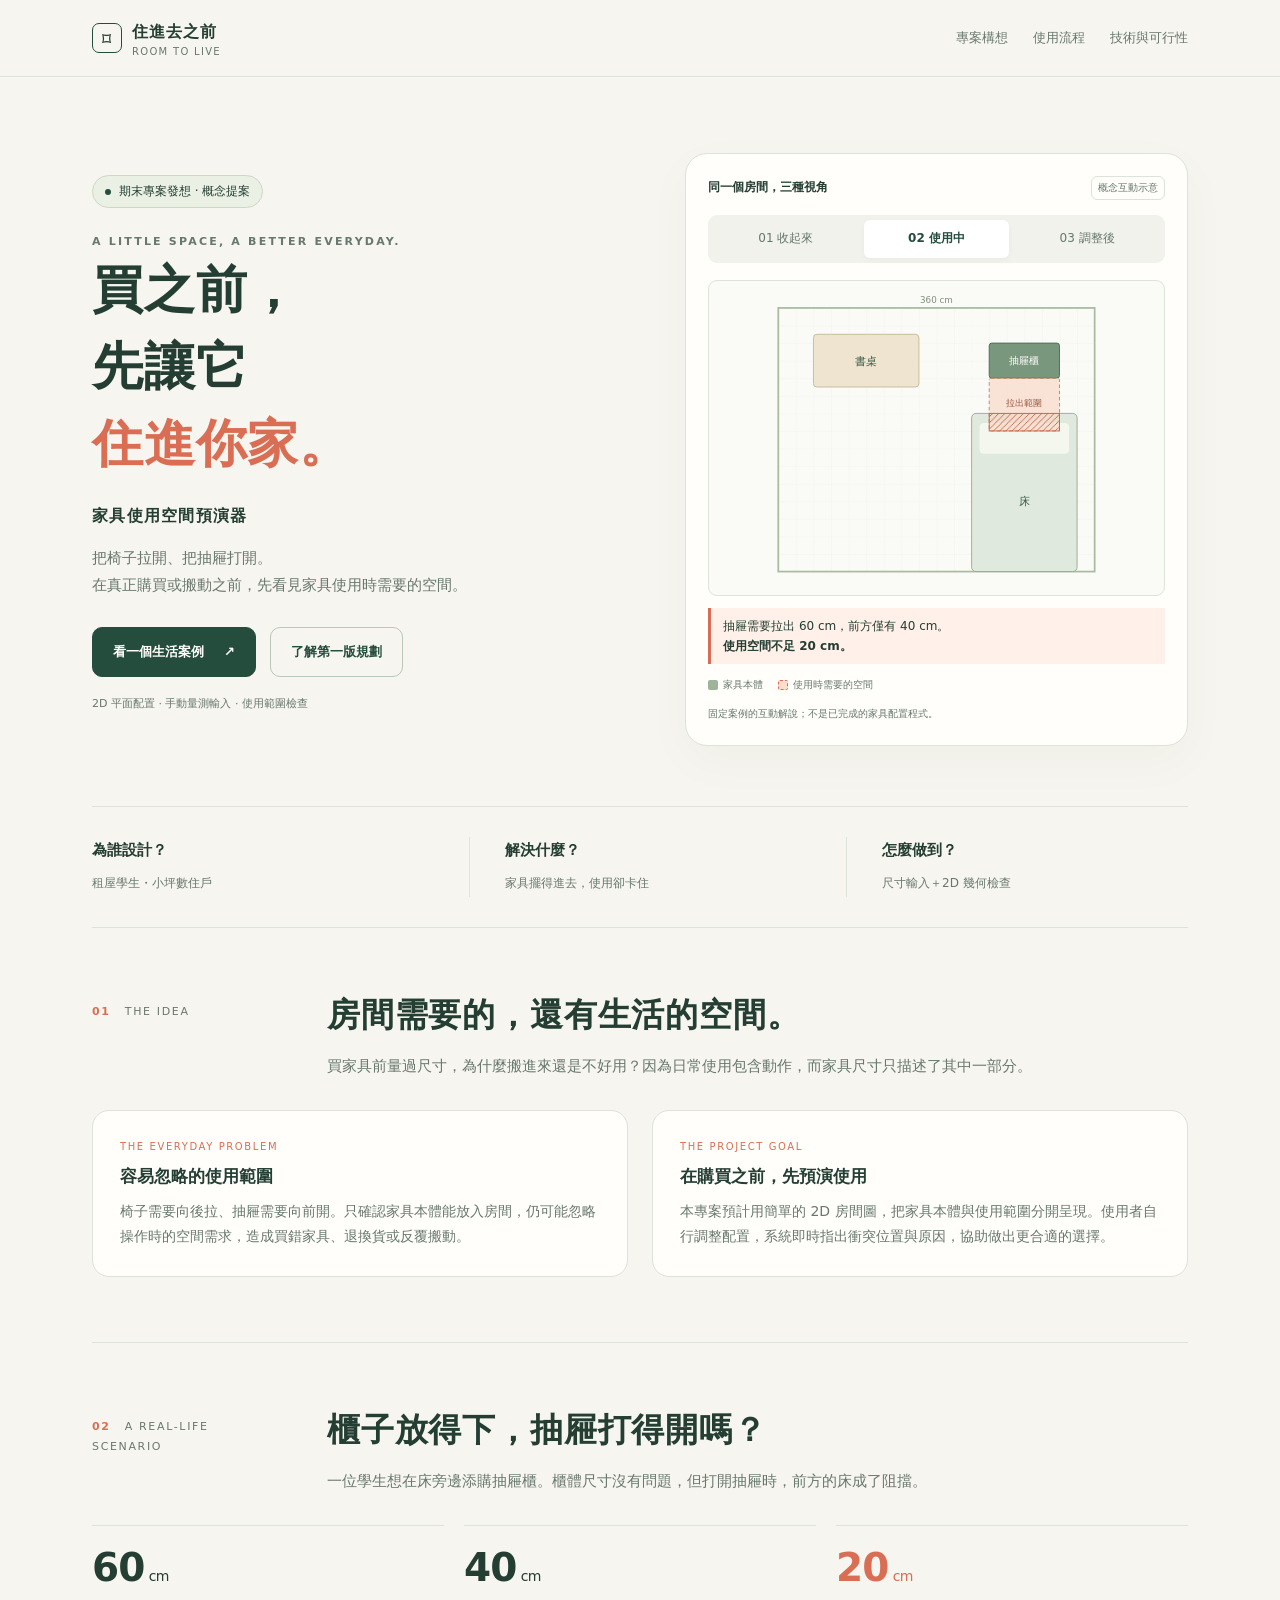
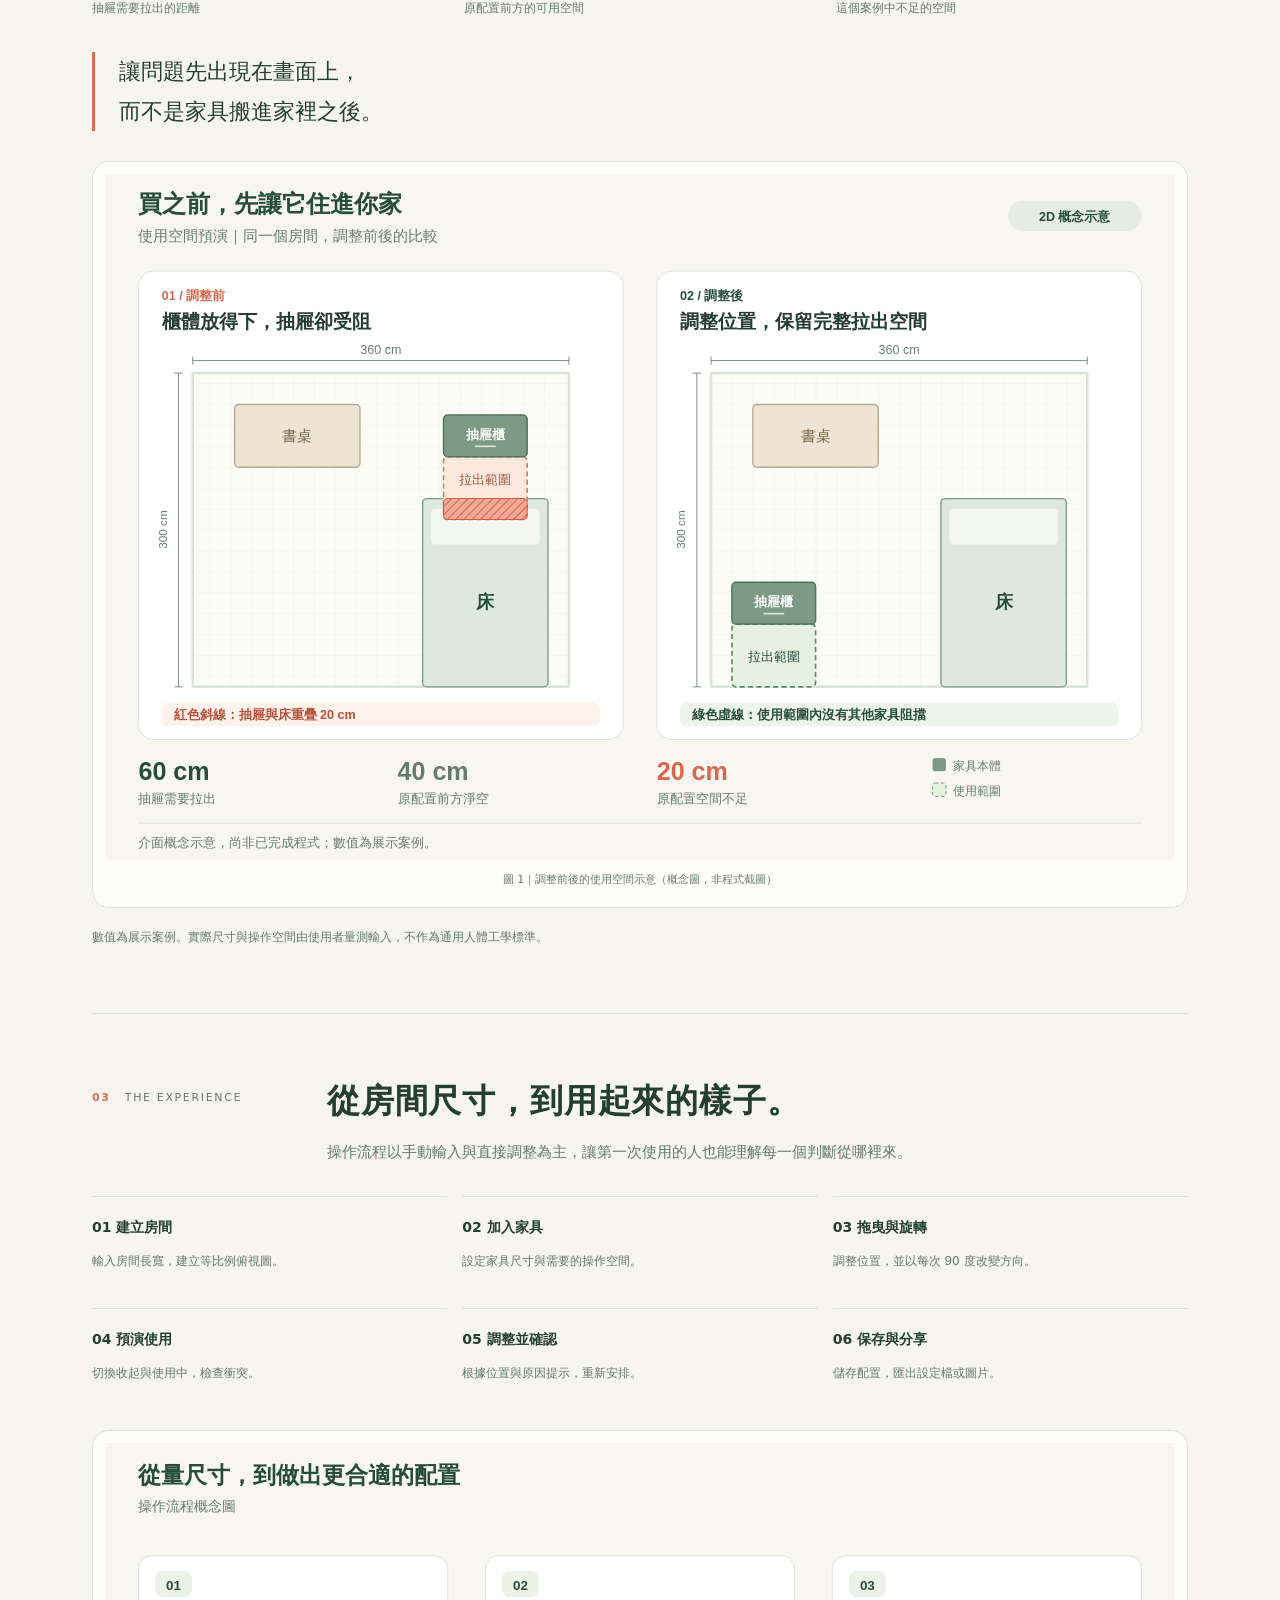
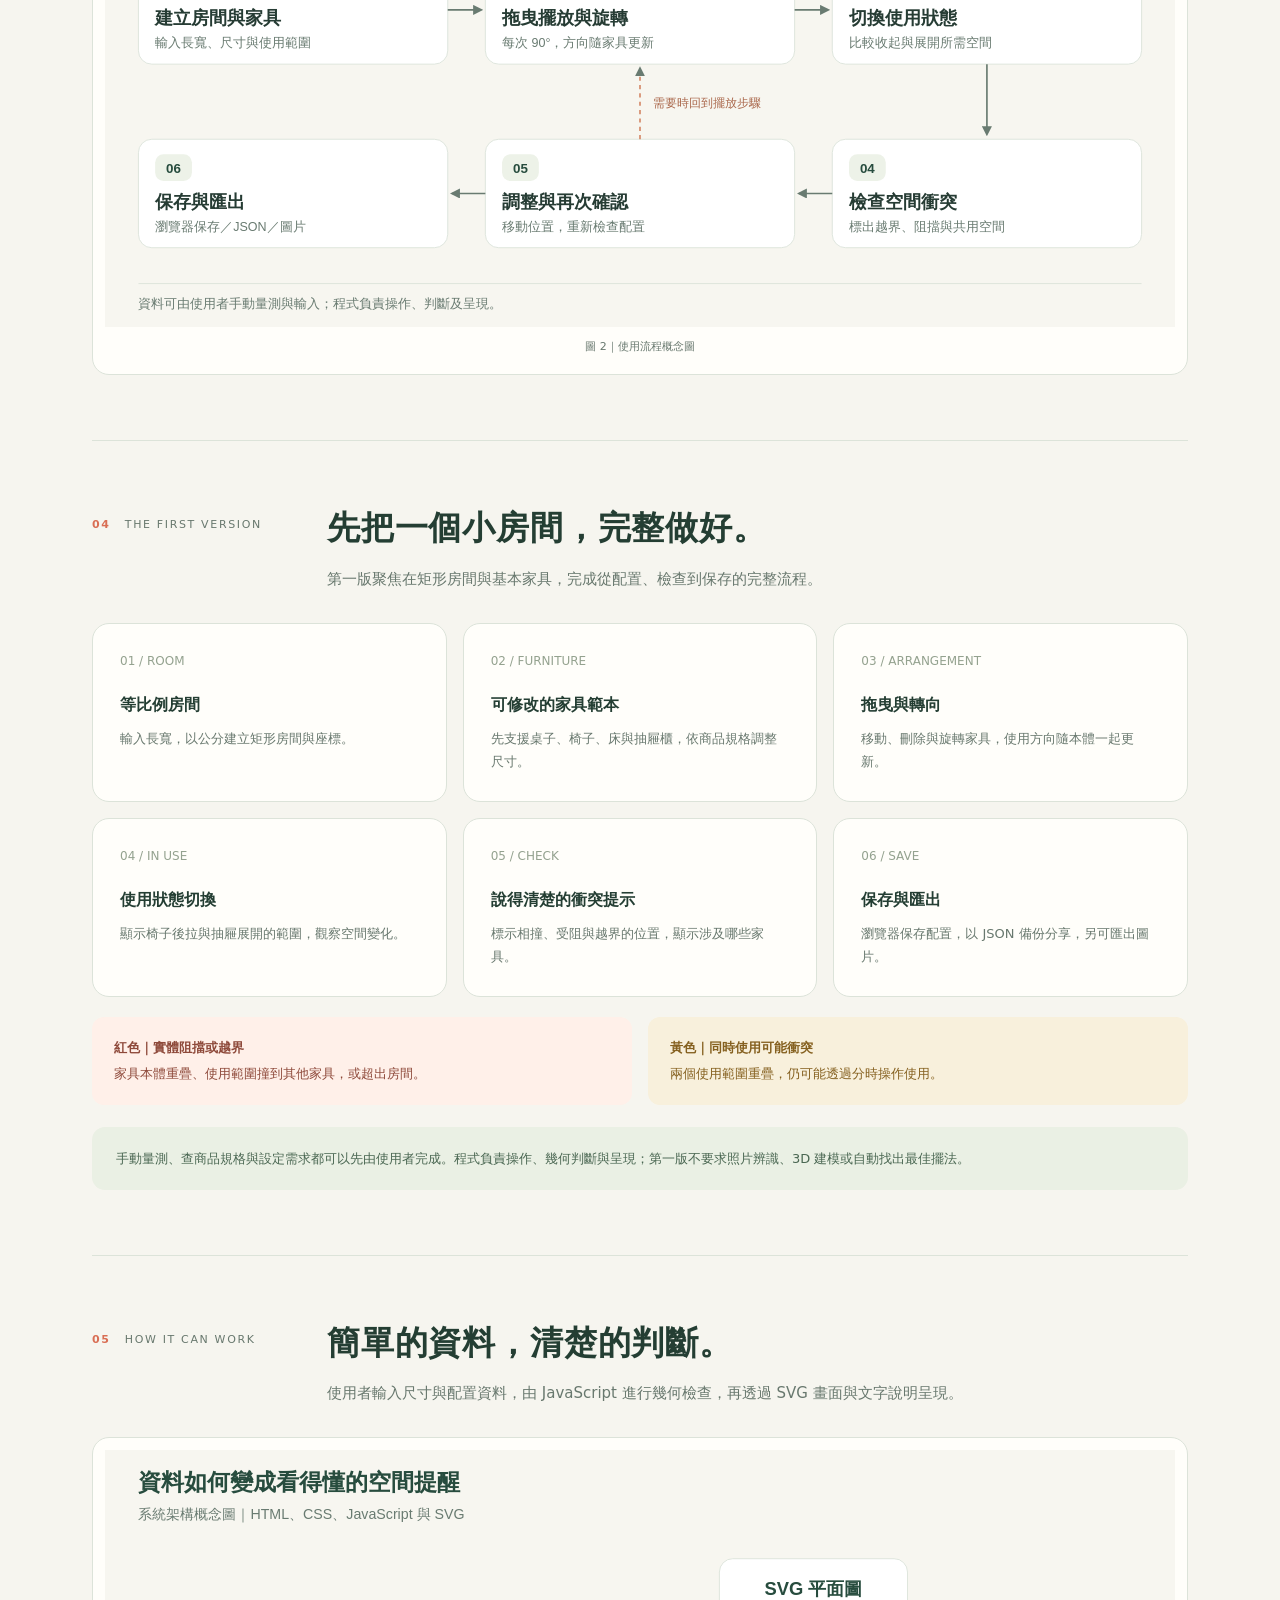
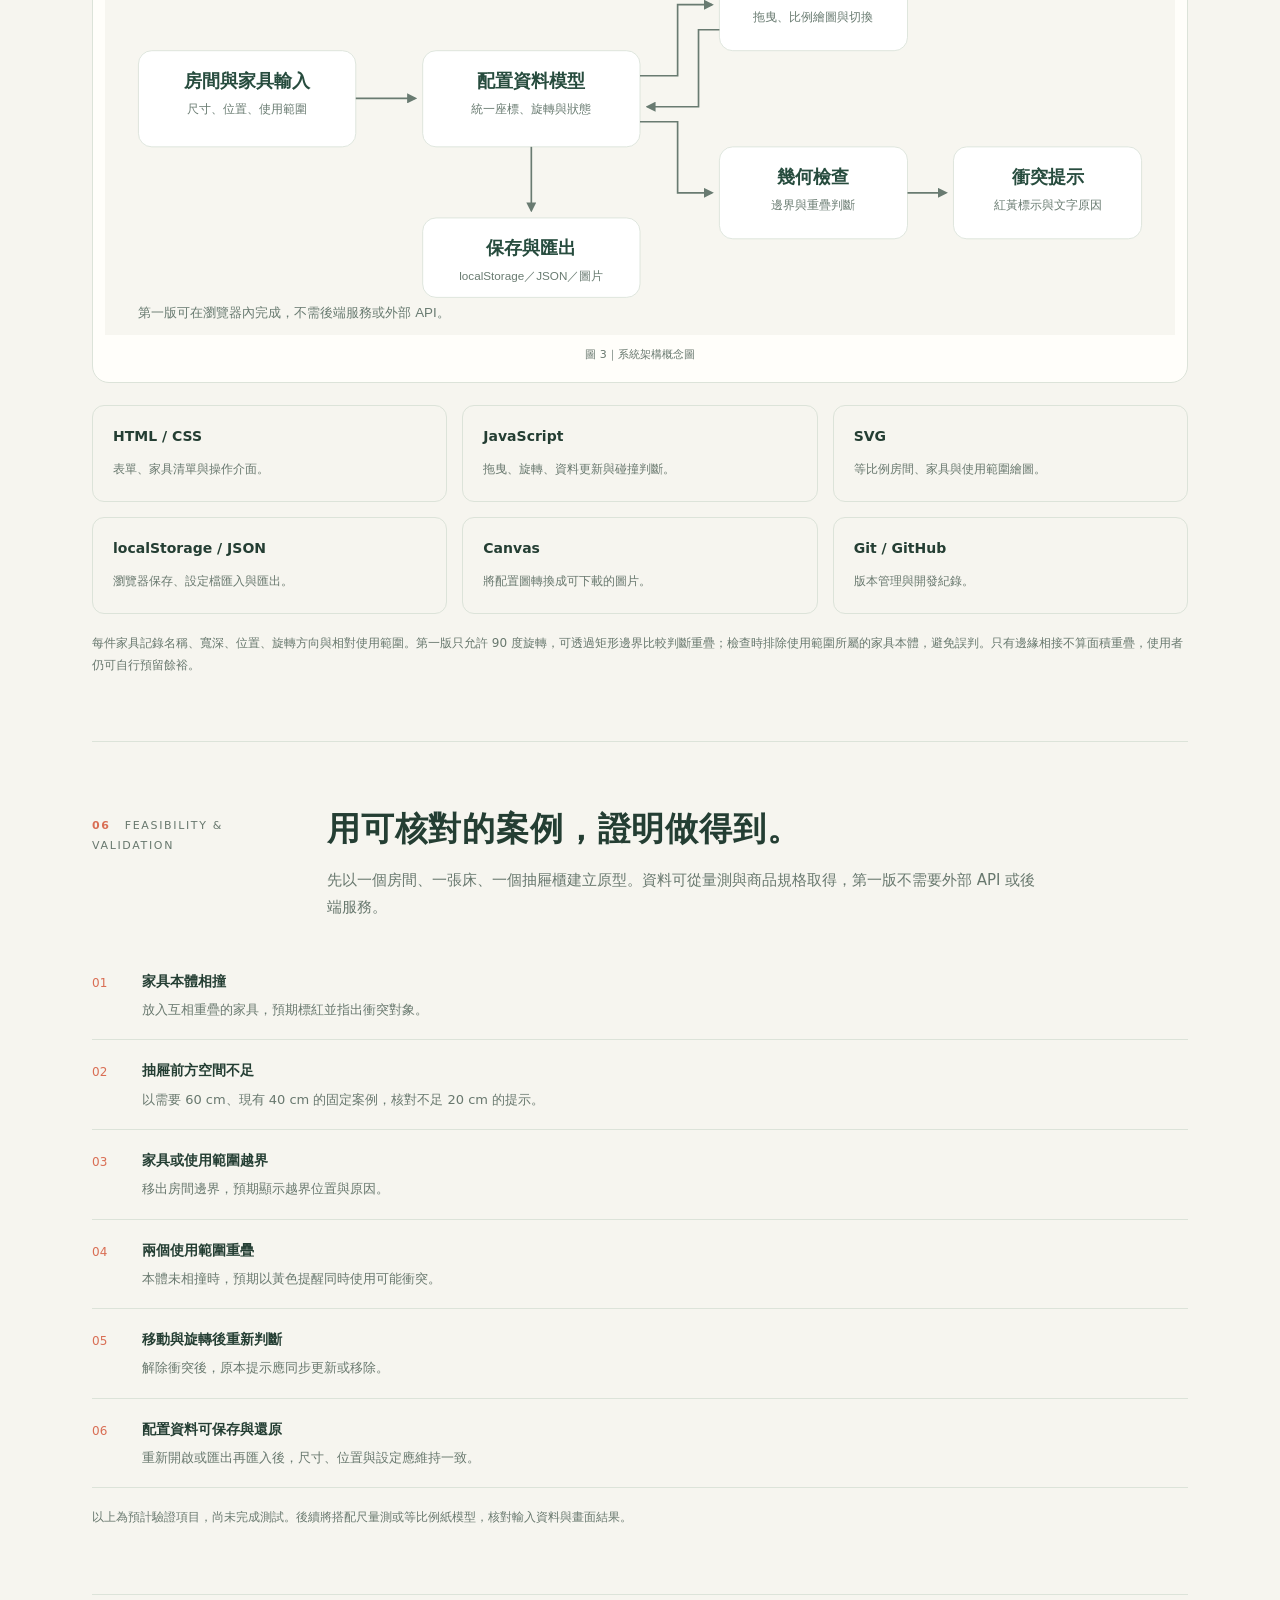
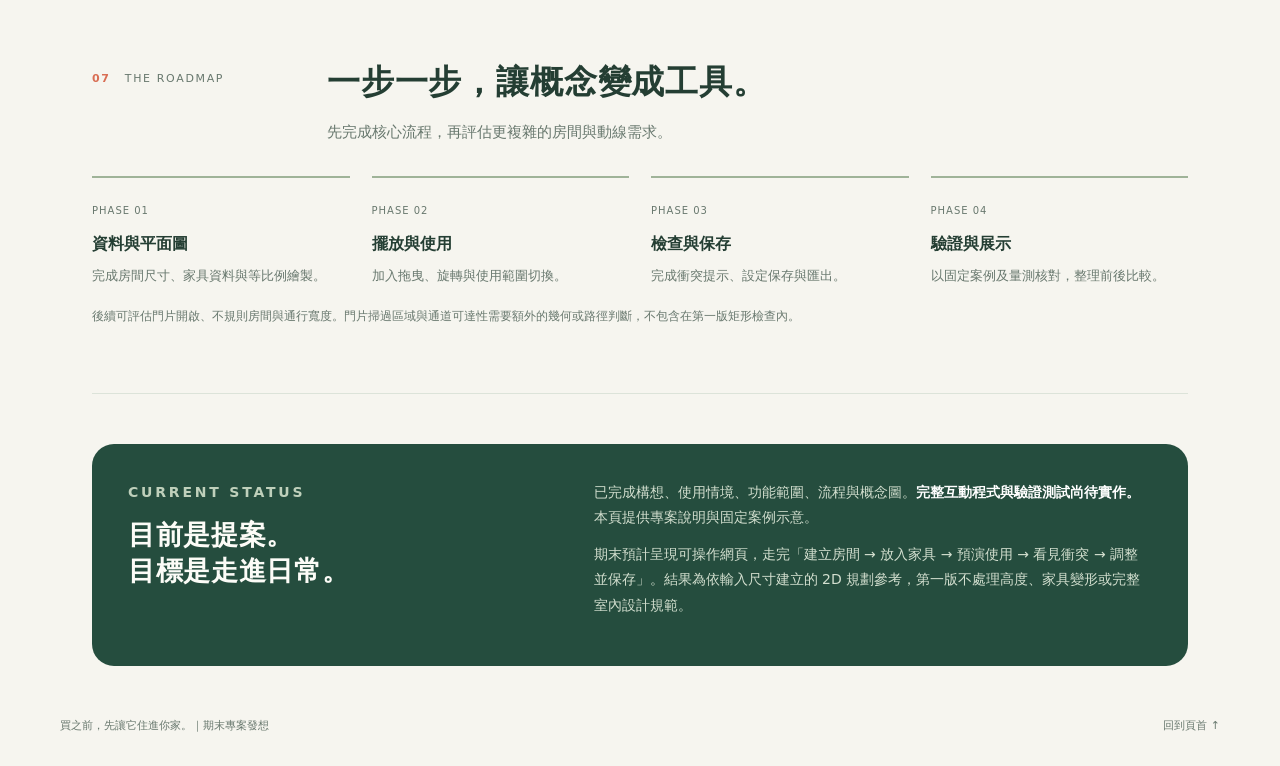
==== furniture-proposal/index.html @ 03b0fd1a "Add furniture planning project proposal" ====
<!doctype html>
<html lang="zh-Hant">
<head>
  <meta charset="utf-8">
  <meta name="viewport" content="width=device-width, initial-scale=1">
  <meta name="theme-color" content="#254d3e">
  <meta name="description" content="買之前，先讓它住進你家。以 2D 平面圖預演椅子後拉與抽屜展開，提前看見家具使用時的空間衝突。期末專案發想與可行性提案。">
  <title>買之前，先讓它住進你家｜家具使用空間預演器</title>
  <style>
    :root{--bg:#f6f5ef;--paper:#fffefa;--ink:#243e33;--green:#254d3e;--muted:#68786e;--line:#dce3d9;--coral:#d96e54;--pale:#eaf0e4;--amber:#a76d16;--radius:22px}
    *{box-sizing:border-box}html{scroll-behavior:smooth;scroll-padding-top:110px}body{margin:0;background:var(--bg);color:var(--ink);font-family:"Noto Sans TC","Noto Sans CJK TC","PingFang TC","Microsoft JhengHei",system-ui,sans-serif;line-height:1.8;-webkit-font-smoothing:antialiased}a{color:inherit}button{font:inherit}button,a{-webkit-tap-highlight-color:transparent}a:focus-visible,button:focus-visible{outline:3px solid var(--coral);outline-offset:5px}img,svg{max-width:100%}img{display:block;width:100%;height:auto}button{cursor:pointer}h1,h2,h3,p{margin-top:0}h1,h2,h3{line-height:1.35}p{margin-bottom:1em}::selection{background:#f5d7bd}.skip{position:fixed;top:-100px;left:16px;z-index:20;background:var(--green);color:white;padding:12px 20px;border-radius:10px}.skip:focus{top:12px}.wrap{max-width:1160px;margin:auto;padding:0 32px}
    header{position:sticky;top:0;z-index:10;background:rgba(246,245,239,.96);border-bottom:1px solid var(--line);backdrop-filter:blur(12px)}.header-inner{min-height:76px;display:flex;align-items:center;justify-content:space-between;gap:20px}.brand{display:flex;align-items:center;gap:10px;text-decoration:none;font-weight:800;letter-spacing:.06em;white-space:nowrap}.brand-icon{width:30px;height:30px;display:grid;place-items:center;border:1.5px solid var(--green);border-radius:7px;font-size:17px}.brand small{font-size:10px;font-weight:500;letter-spacing:.13em;color:var(--muted);display:block;line-height:1.2}nav{display:flex;gap:25px;font-size:13px;color:var(--muted)}nav a{text-decoration:none;white-space:nowrap}nav a:hover{color:var(--coral)}
    .hero{padding:76px 0 60px;display:grid;grid-template-columns:1.05fr 1fr;gap:65px;align-items:center}.kicker{font-size:11px;letter-spacing:.2em;font-weight:700;color:var(--muted);text-transform:uppercase}.badge{display:inline-flex;align-items:center;gap:8px;padding:5px 12px;border:1px solid #cbd8c6;border-radius:100px;background:var(--pale);font-size:12px;margin-bottom:24px}.badge:before{content:"";width:6px;height:6px;background:var(--green);border-radius:50%}h1{font-family:"Noto Serif TC","Noto Serif CJK TC",serif;font-size:clamp(34px,4vw,53px);letter-spacing:.015em;font-weight:700;line-height:1.5;margin-bottom:19px}h1 span{display:block;color:var(--coral)}.subtitle{font-size:16px;font-weight:700;letter-spacing:.08em;margin-bottom:15px}.hero-copy{font-size:15px;color:var(--muted);max-width:470px}.hero-actions{display:flex;gap:14px;flex-wrap:wrap;margin-top:28px}.button{display:inline-flex;align-items:center;justify-content:center;gap:20px;text-decoration:none;background:var(--green);color:var(--paper);border:1px solid var(--green);border-radius:10px;padding:12px 20px;font-size:13px;font-weight:600}.button.secondary{background:transparent;color:var(--green);border-color:#b8c7b7}.hero-note{font-size:11px;color:var(--muted);margin-top:17px}
    .preview{background:var(--paper);border:1px solid var(--line);border-radius:var(--radius);padding:22px;box-shadow:0 15px 50px #253b2d08}.preview-top{display:flex;align-items:center;justify-content:space-between;gap:10px;margin-bottom:15px}.preview-top span:first-child{font-size:12px;font-weight:700}.preview-top span:last-child{font-size:10px;color:var(--muted);border:1px solid var(--line);border-radius:6px;padding:2px 6px}.tabs{display:flex;gap:5px;padding:5px;background:#f0f2eb;border-radius:9px}.tabs button{flex:1;border:0;border-radius:6px;background:transparent;color:var(--muted);padding:8px 3px;font-size:12px}.tabs button[aria-pressed="true"]{background:white;color:var(--green);box-shadow:0 2px 7px #00000009;font-weight:700}.room{background:#fafbf7;border:1px solid var(--line);border-radius:9px;padding:12px 16px;margin:17px 0 12px}.room svg{display:block;width:100%;max-height:290px;margin:auto}.room text{font-family:inherit;font-size:13px;fill:#3a5c49;text-anchor:middle}.room .minor{font-size:10px;fill:#7e8d7d}.status{min-height:49px;border-left:3px solid var(--coral);background:#fff0e9;padding:8px 12px;font-size:12px;line-height:1.7}.status.good{border-color:#7c9b72;background:#edf4e8}.legend{display:flex;gap:15px;flex-wrap:wrap;margin-top:12px;font-size:10px;color:var(--muted)}.legend span{display:inline-flex;gap:5px;align-items:center}.legend i{width:10px;height:10px;background:#9db39a;border-radius:2px}.legend i.space{background:#ffdccb;border:1px dashed var(--coral)}.preview-caption{font-size:10px;color:var(--muted);margin:11px 0 0}
    .intro-band{display:grid;grid-template-columns:repeat(3,1fr);gap:35px;border-top:1px solid var(--line);border-bottom:1px solid var(--line);padding:30px 0}.intro-band div+div{border-left:1px solid var(--line);padding-left:35px}.intro-band strong{display:block;font-size:15px;margin-bottom:4px}.intro-band span{font-size:12px;color:var(--muted)}section.content{padding:65px 0;border-bottom:1px solid var(--line)}.section-head{display:grid;grid-template-columns:190px 1fr;gap:45px;margin-bottom:30px}.section-index{font-size:11px;letter-spacing:.15em;color:var(--muted);padding-top:9px}.section-index b{color:var(--coral);margin-right:9px}h2{font-size:clamp(24px,3vw,33px);font-weight:650;letter-spacing:.025em;margin-bottom:15px}.lead{color:var(--muted);font-size:15px;max-width:720px;margin-bottom:0}.body-grid{display:grid;grid-template-columns:1fr 1fr;gap:24px}.card{background:var(--paper);border:1px solid var(--line);border-radius:17px;padding:27px}.card h3{font-size:17px;margin-bottom:11px}.card p{font-size:14px;color:var(--muted);margin-bottom:0}.card-label{display:block;color:var(--coral);font-size:10px;letter-spacing:.16em;margin-bottom:9px}.quote{font-family:"Noto Serif TC","Noto Serif CJK TC",serif;font-size:22px;line-height:1.8;border-left:3px solid var(--coral);padding-left:24px;margin:30px 0}.numbers{display:grid;grid-template-columns:repeat(3,1fr);gap:20px;margin:28px 0}.number{border-top:1px solid var(--line);padding-top:17px}.number strong{display:block;font-size:39px;line-height:1.3;letter-spacing:-.02em}.number strong small{font-size:14px;font-weight:400;margin-left:4px}.number span{font-size:12px;color:var(--muted)}.number:last-child strong{color:var(--coral)}figure{margin:25px 0 0;background:var(--paper);border:1px solid var(--line);border-radius:17px;padding:12px;overflow:hidden}figcaption{font-size:11px;color:var(--muted);text-align:center;padding:10px 7px 5px}.section-note{font-size:12px;color:var(--muted);margin:19px 0 0}
    .features{display:grid;grid-template-columns:repeat(3,1fr);gap:16px}.feature-number{font-size:12px;color:#94a28f;margin-bottom:22px}.feature h3{font-size:16px}.feature p{font-size:13px}.alerts{display:grid;grid-template-columns:1fr 1fr;gap:16px;margin-top:20px}.alert{border-radius:12px;padding:19px 22px;background:#fff0e9;font-size:13px;color:#8e493a}.alert.amber{background:#f8f0dc;color:#85601f}.alert strong{display:block;margin-bottom:3px}.scope{background:var(--pale);border-radius:13px;padding:20px 24px;margin-top:22px;font-size:13px;color:#4a6752}.steps{list-style:none;padding:0;margin:0;display:grid;grid-template-columns:repeat(3,1fr);gap:15px}.steps li{border-top:1px solid var(--line);padding:18px 0}.steps b{display:block;font-size:14px;margin-bottom:6px}.steps span{font-size:12px;color:var(--muted)}.tech-grid{display:grid;grid-template-columns:repeat(3,1fr);gap:15px;margin-top:22px}.tech{padding:18px 20px;border:1px solid var(--line);border-radius:12px}.tech strong{font-size:14px;display:block;margin-bottom:5px}.tech span{font-size:12px;color:var(--muted)}.verification{margin:0;padding:0;list-style:none;counter-reset:verify}.verification li{counter-increment:verify;display:grid;grid-template-columns:35px 1fr;gap:15px;padding:18px 0;border-bottom:1px solid var(--line)}.verification li:before{content:counter(verify,decimal-leading-zero);color:var(--coral);font-size:12px;padding-top:4px}.verification strong{font-size:14px;display:block}.verification p{font-size:13px;color:var(--muted);margin:4px 0 0}.schedule{display:grid;grid-template-columns:repeat(4,1fr);gap:22px}.phase{border-top:2px solid #9fb398;padding-top:17px}.phase span{font-size:10px;letter-spacing:.1em;color:var(--muted)}.phase h3{font-size:16px;margin:9px 0}.phase p{font-size:13px;color:var(--muted);margin-bottom:0}.closing{margin:50px 0;background:var(--green);color:#fcfcf7;border-radius:var(--radius);padding:36px;display:grid;grid-template-columns:1fr 1.3fr;gap:36px}.closing .kicker{color:#bfd0bb}.closing h2{font-size:27px;margin-bottom:0}.closing p{font-size:14px;color:#d3dfcf;margin-bottom:12px}.closing strong{color:#fff}.footer{display:flex;justify-content:space-between;gap:20px;flex-wrap:wrap;padding:0 0 30px;font-size:11px;color:var(--muted)}.footer a{text-decoration:none}.footer a:hover{text-decoration:underline}
    @media(max-width:950px){.hero{gap:30px;padding-top:50px}.section-head{grid-template-columns:140px 1fr;gap:25px}.features{grid-template-columns:repeat(2,1fr)}.hero h1{font-size:36px}.schedule{grid-template-columns:repeat(2,1fr)}}
    @media(max-width:680px){.wrap{padding:0 20px}.header-inner{min-height:68px;gap:10px}.brand{font-size:13px}.brand small{font-size:8px}.brand-icon{width:26px;height:26px}nav{gap:13px;font-size:11px}nav a:nth-child(2){display:none}.hero{grid-template-columns:1fr;gap:30px;padding:40px 0}.hero h1{font-size:38px}.hero-copy{max-width:100%}.preview{padding:18px}.intro-band{gap:12px;padding:22px 0}.intro-band div+div{padding-left:12px}.intro-band strong{font-size:13px}.intro-band span{font-size:11px}.section-head{grid-template-columns:1fr;gap:12px;margin-bottom:24px}.section-index{padding:0}.content.content{padding:42px 0}.body-grid,.alerts,.closing{grid-template-columns:1fr}.features,.tech-grid{grid-template-columns:1fr 1fr;gap:12px}.card{padding:20px}.feature-number{margin-bottom:14px}.quote{font-size:19px;padding-left:18px}.numbers{gap:10px}.number strong{font-size:33px}.number span{font-size:11px}.steps{grid-template-columns:1fr 1fr}.closing{padding:26px;gap:20px;margin:35px 0}.closing h2{font-size:25px}figure{padding:5px;border-radius:12px}figcaption{font-size:10px}.hero-note{font-size:10px}.tech{padding:16px}.tech strong{font-size:13px}.footer{gap:10px}html{scroll-padding-top:90px}}
    @media(max-width:370px){.wrap{padding:0 15px}.hero h1{font-size:33px}.features,.tech-grid,.steps,.schedule{grid-template-columns:1fr}nav{gap:9px}.brand small{display:none}}
    @media(prefers-reduced-motion:reduce){html{scroll-behavior:auto}*{animation:none!important;transition:none!important}}
    @media print{header,.hero-actions,.tabs,.skip,.footer a{display:none}.wrap{max-width:none;padding:0}.hero{padding:0 0 20px;gap:25px}h1{font-size:30px}.hero-copy{font-size:12px}.content.content{padding:25px 0}.card,figure,.preview,.closing,.verification li{break-inside:avoid}body{font-size:11px;background:white}.closing{-webkit-print-color-adjust:exact;print-color-adjust:exact}.features{grid-template-columns:repeat(2,1fr)}}
  </style>
</head>
<body>
  <a class="skip" href="#main">跳至專案內容</a>
  <header><div class="wrap header-inner"><a class="brand" href="#top" aria-label="回到頁首"><span class="brand-icon" aria-hidden="true">⌑</span><span>住進去之前<small>ROOM TO LIVE</small></span></a><nav aria-label="專案導覽"><a href="#idea">專案構想</a><a href="#flow">使用流程</a><a href="#technology">技術與可行性</a></nav></div></header>
  <main class="wrap" id="main">
    <section class="hero" id="top" aria-labelledby="title">
      <div><div class="badge">期末專案發想 · 概念提案</div><div class="kicker">A LITTLE SPACE, A BETTER EVERYDAY.</div><h1 id="title">買之前，<br>先讓它<span>住進你家。</span></h1><p class="subtitle">家具使用空間預演器</p><p class="hero-copy">把椅子拉開、把抽屜打開。<br>在真正購買或搬動之前，先看見家具使用時需要的空間。</p><div class="hero-actions"><a class="button" href="#scenario">看一個生活案例 <span aria-hidden="true">↗</span></a><a class="button secondary" href="#features">了解第一版規劃</a></div><p class="hero-note">2D 平面配置 · 手動量測輸入 · 使用範圍檢查</p></div>
      <div class="preview" aria-label="概念互動示意，尚非完整應用程式"><div class="preview-top"><span>同一個房間，三種視角</span><span>概念互動示意</span></div><div class="tabs" role="group" aria-label="切換空間示意"><button type="button" data-mode="closed" aria-pressed="false">01 收起來</button><button type="button" data-mode="use" aria-pressed="true">02 使用中</button><button type="button" data-mode="after" aria-pressed="false">03 調整後</button></div>
        <div class="room"><svg viewBox="-18 -17 396 330" role="img" aria-labelledby="roomTitle roomDesc"><title id="roomTitle">抽屜使用範圍概念示意</title><desc id="roomDesc">房間為 360 乘 300 公分。原配置抽屜展開時與床重疊 20 公分，調整櫃子位置後解除此重疊。</desc><defs><pattern id="grid" width="20" height="20" patternUnits="userSpaceOnUse"><path d="M20 0H0V20" fill="none" stroke="#e8ede3" stroke-width=".6"/></pattern><pattern id="hatch" width="7" height="7" patternUnits="userSpaceOnUse"><path d="M0 7 7 0" stroke="#c76149" stroke-width="1"/></pattern></defs><rect width="360" height="300" fill="url(#grid)" stroke="#aabb9f" stroke-width="2"/><text x="180" y="-6" class="minor">360 cm</text><rect x="40" y="30" width="120" height="60" rx="4" fill="#eee4cf" stroke="#c4b795"/><text x="100" y="65">書桌</text><rect x="220" y="120" width="120" height="180" rx="5" fill="#e0e9dd" stroke="#93aa91"/><rect x="229" y="131" width="102" height="35" rx="5" fill="#f4f7ed"/><text x="280" y="224">床</text><g id="cabinet" transform="translate(240 40)"><rect width="80" height="40" rx="3" fill="#78977c" stroke="#416b4e"/><text x="40" y="24" style="fill:white;font-size:11px">抽屜櫃</text><g id="useZone"><rect y="40" width="80" height="60" rx="2" fill="#f8d7c5" fill-opacity=".65" stroke="#cf775a" stroke-dasharray="4 3"/><text x="40" y="72" style="font-size:10px;fill:#9b553f">拉出範圍</text></g></g><rect id="collision" x="240" y="120" width="80" height="20" fill="url(#hatch)" stroke="#c76149"/></svg></div>
        <div class="status" id="previewStatus" role="status" aria-live="polite">抽屜需要拉出 60 cm，前方僅有 40 cm。<br><strong>使用空間不足 20 cm。</strong></div><div class="legend"><span><i></i>家具本體</span><span><i class="space"></i>使用時需要的空間</span></div><p class="preview-caption">固定案例的互動解說；不是已完成的家具配置程式。</p>
      </div>
    </section>
    <div class="intro-band" aria-label="提案重點"><div><strong>為誰設計？</strong><span>租屋學生・小坪數住戶</span></div><div><strong>解決什麼？</strong><span>家具擺得進去，使用卻卡住</span></div><div><strong>怎麼做到？</strong><span>尺寸輸入＋2D 幾何檢查</span></div></div>

    <section class="content" id="idea" aria-labelledby="ideaTitle"><div class="section-head"><div class="section-index"><b>01</b> THE IDEA</div><div><h2 id="ideaTitle">房間需要的，還有生活的空間。</h2><p class="lead">買家具前量過尺寸，為什麼搬進來還是不好用？因為日常使用包含動作，而家具尺寸只描述了其中一部分。</p></div></div><div class="body-grid"><article class="card"><span class="card-label">THE EVERYDAY PROBLEM</span><h3>容易忽略的使用範圍</h3><p>椅子需要向後拉、抽屜需要向前開。只確認家具本體能放入房間，仍可能忽略操作時的空間需求，造成買錯家具、退換貨或反覆搬動。</p></article><article class="card"><span class="card-label">THE PROJECT GOAL</span><h3>在購買之前，先預演使用</h3><p>本專案預計用簡單的 2D 房間圖，把家具本體與使用範圍分開呈現。使用者自行調整配置，系統即時指出衝突位置與原因，協助做出更合適的選擇。</p></article></div></section>

    <section class="content" id="scenario" aria-labelledby="scenarioTitle"><div class="section-head"><div class="section-index"><b>02</b> A REAL-LIFE SCENARIO</div><div><h2 id="scenarioTitle">櫃子放得下，抽屜打得開嗎？</h2><p class="lead">一位學生想在床旁邊添購抽屜櫃。櫃體尺寸沒有問題，但打開抽屜時，前方的床成了阻擋。</p></div></div><div class="numbers"><div class="number"><strong>60<small>cm</small></strong><span>抽屜需要拉出的距離</span></div><div class="number"><strong>40<small>cm</small></strong><span>原配置前方的可用空間</span></div><div class="number"><strong>20<small>cm</small></strong><span>這個案例中不足的空間</span></div></div><p class="quote">讓問題先出現在畫面上，<br>而不是家具搬進家裡之後。</p><figure><img src="assets/room-concept.svg" alt="圖 1：同一個 360 乘 300 公分房間的調整前後配置。原配置抽屜與床重疊 20 公分，移動櫃子後保留完整拉出空間。" loading="lazy" width="1280" height="820"><figcaption>圖 1｜調整前後的使用空間示意（概念圖，非程式截圖）</figcaption></figure><p class="section-note">數值為展示案例。實際尺寸與操作空間由使用者量測輸入，不作為通用人體工學標準。</p></section>

    <section class="content" id="flow" aria-labelledby="flowTitle"><div class="section-head"><div class="section-index"><b>03</b> THE EXPERIENCE</div><div><h2 id="flowTitle">從房間尺寸，到用起來的樣子。</h2><p class="lead">操作流程以手動輸入與直接調整為主，讓第一次使用的人也能理解每一個判斷從哪裡來。</p></div></div><ol class="steps"><li><b>01 建立房間</b><span>輸入房間長寬，建立等比例俯視圖。</span></li><li><b>02 加入家具</b><span>設定家具尺寸與需要的操作空間。</span></li><li><b>03 拖曳與旋轉</b><span>調整位置，並以每次 90 度改變方向。</span></li><li><b>04 預演使用</b><span>切換收起與使用中，檢查衝突。</span></li><li><b>05 調整並確認</b><span>根據位置與原因提示，重新安排。</span></li><li><b>06 保存與分享</b><span>儲存配置，匯出設定檔或圖片。</span></li></ol><figure><img src="assets/workflow.svg" alt="圖 2：輸入房間與家具、拖曳旋轉、切換使用狀態、檢查衝突、調整確認，最後保存與匯出的操作流程。" loading="lazy" width="1280" height="580"><figcaption>圖 2｜使用流程概念圖</figcaption></figure></section>

    <section class="content" id="features" aria-labelledby="featuresTitle"><div class="section-head"><div class="section-index"><b>04</b> THE FIRST VERSION</div><div><h2 id="featuresTitle">先把一個小房間，完整做好。</h2><p class="lead">第一版聚焦在矩形房間與基本家具，完成從配置、檢查到保存的完整流程。</p></div></div><div class="features"><article class="card feature"><div class="feature-number">01 / ROOM</div><h3>等比例房間</h3><p>輸入長寬，以公分建立矩形房間與座標。</p></article><article class="card feature"><div class="feature-number">02 / FURNITURE</div><h3>可修改的家具範本</h3><p>先支援桌子、椅子、床與抽屜櫃，依商品規格調整尺寸。</p></article><article class="card feature"><div class="feature-number">03 / ARRANGEMENT</div><h3>拖曳與轉向</h3><p>移動、刪除與旋轉家具，使用方向隨本體一起更新。</p></article><article class="card feature"><div class="feature-number">04 / IN USE</div><h3>使用狀態切換</h3><p>顯示椅子後拉與抽屜展開的範圍，觀察空間變化。</p></article><article class="card feature"><div class="feature-number">05 / CHECK</div><h3>說得清楚的衝突提示</h3><p>標示相撞、受阻與越界的位置，顯示涉及哪些家具。</p></article><article class="card feature"><div class="feature-number">06 / SAVE</div><h3>保存與匯出</h3><p>瀏覽器保存配置，以 JSON 備份分享，另可匯出圖片。</p></article></div><div class="alerts"><div class="alert"><strong>紅色｜實體阻擋或越界</strong>家具本體重疊、使用範圍撞到其他家具，或超出房間。</div><div class="alert amber"><strong>黃色｜同時使用可能衝突</strong>兩個使用範圍重疊，仍可能透過分時操作使用。</div></div><div class="scope">手動量測、查商品規格與設定需求都可以先由使用者完成。程式負責操作、幾何判斷與呈現；第一版不要求照片辨識、3D 建模或自動找出最佳擺法。</div></section>

    <section class="content" id="technology" aria-labelledby="techTitle"><div class="section-head"><div class="section-index"><b>05</b> HOW IT CAN WORK</div><div><h2 id="techTitle">簡單的資料，清楚的判斷。</h2><p class="lead">使用者輸入尺寸與配置資料，由 JavaScript 進行幾何檢查，再透過 SVG 畫面與文字說明呈現。</p></div></div><figure><img src="assets/architecture.svg" alt="圖 3：房間家具輸入建立配置資料模型，連接 SVG 平面圖、幾何檢查、衝突提示以及儲存匯出功能。" loading="lazy" width="1280" height="580"><figcaption>圖 3｜系統架構概念圖</figcaption></figure><div class="tech-grid"><div class="tech"><strong>HTML / CSS</strong><span>表單、家具清單與操作介面。</span></div><div class="tech"><strong>JavaScript</strong><span>拖曳、旋轉、資料更新與碰撞判斷。</span></div><div class="tech"><strong>SVG</strong><span>等比例房間、家具與使用範圍繪圖。</span></div><div class="tech"><strong>localStorage / JSON</strong><span>瀏覽器保存、設定檔匯入與匯出。</span></div><div class="tech"><strong>Canvas</strong><span>將配置圖轉換成可下載的圖片。</span></div><div class="tech"><strong>Git / GitHub</strong><span>版本管理與開發紀錄。</span></div></div><p class="section-note">每件家具記錄名稱、寬深、位置、旋轉方向與相對使用範圍。第一版只允許 90 度旋轉，可透過矩形邊界比較判斷重疊；檢查時排除使用範圍所屬的家具本體，避免誤判。只有邊緣相接不算面積重疊，使用者仍可自行預留餘裕。</p></section>

    <section class="content" id="validation" aria-labelledby="validationTitle"><div class="section-head"><div class="section-index"><b>06</b> FEASIBILITY & VALIDATION</div><div><h2 id="validationTitle">用可核對的案例，證明做得到。</h2><p class="lead">先以一個房間、一張床、一個抽屜櫃建立原型。資料可從量測與商品規格取得，第一版不需要外部 API 或後端服務。</p></div></div><ol class="verification"><li><div><strong>家具本體相撞</strong><p>放入互相重疊的家具，預期標紅並指出衝突對象。</p></div></li><li><div><strong>抽屜前方空間不足</strong><p>以需要 60 cm、現有 40 cm 的固定案例，核對不足 20 cm 的提示。</p></div></li><li><div><strong>家具或使用範圍越界</strong><p>移出房間邊界，預期顯示越界位置與原因。</p></div></li><li><div><strong>兩個使用範圍重疊</strong><p>本體未相撞時，預期以黃色提醒同時使用可能衝突。</p></div></li><li><div><strong>移動與旋轉後重新判斷</strong><p>解除衝突後，原本提示應同步更新或移除。</p></div></li><li><div><strong>配置資料可保存與還原</strong><p>重新開啟或匯出再匯入後，尺寸、位置與設定應維持一致。</p></div></li></ol><p class="section-note">以上為預計驗證項目，尚未完成測試。後續將搭配尺量測或等比例紙模型，核對輸入資料與畫面結果。</p></section>

    <section class="content" id="roadmap" aria-labelledby="roadmapTitle"><div class="section-head"><div class="section-index"><b>07</b> THE ROADMAP</div><div><h2 id="roadmapTitle">一步一步，讓概念變成工具。</h2><p class="lead">先完成核心流程，再評估更複雜的房間與動線需求。</p></div></div><div class="schedule"><article class="phase"><span>PHASE 01</span><h3>資料與平面圖</h3><p>完成房間尺寸、家具資料與等比例繪製。</p></article><article class="phase"><span>PHASE 02</span><h3>擺放與使用</h3><p>加入拖曳、旋轉與使用範圍切換。</p></article><article class="phase"><span>PHASE 03</span><h3>檢查與保存</h3><p>完成衝突提示、設定保存與匯出。</p></article><article class="phase"><span>PHASE 04</span><h3>驗證與展示</h3><p>以固定案例及量測核對，整理前後比較。</p></article></div><p class="section-note">後續可評估門片開啟、不規則房間與通行寬度。門片掃過區域與通道可達性需要額外的幾何或路徑判斷，不包含在第一版矩形檢查內。</p></section>
    <aside class="closing" aria-labelledby="statusTitle"><div><p class="kicker">CURRENT STATUS</p><h2 id="statusTitle">目前是提案。<br>目標是走進日常。</h2></div><div><p>已完成構想、使用情境、功能範圍、流程與概念圖。<strong>完整互動程式與驗證測試尚待實作。</strong>本頁提供專案說明與固定案例示意。</p><p>期末預計呈現可操作網頁，走完「建立房間 → 放入家具 → 預演使用 → 看見衝突 → 調整並保存」。結果為依輸入尺寸建立的 2D 規劃參考，第一版不處理高度、家具變形或完整室內設計規範。</p></div></aside>
  </main>
  <footer class="wrap footer"><span>買之前，先讓它住進你家。｜期末專案發想</span><a href="#top">回到頁首 ↑</a></footer>
  <script>
    (()=>{
      const buttons=Array.from(document.querySelectorAll('[data-mode]'));
      const cabinet=document.getElementById('cabinet');
      const zone=document.getElementById('useZone');
      const collision=document.getElementById('collision');
      const status=document.getElementById('previewStatus');
      const texts={closed:['只看櫃體，這個位置可以放入。','切換「使用中」，查看抽屜拉出後的範圍。'],use:['抽屜需要拉出 60 cm，前方僅有 40 cm。','使用空間不足 20 cm。'],after:['移動櫃子後，保留完整的 60 cm 拉出範圍。','此案例的抽屜與床重疊已解除。']};
      buttons.forEach(button=>button.addEventListener('click',()=>{
        const mode=button.dataset.mode;
        buttons.forEach(b=>b.setAttribute('aria-pressed',String(b===button)));
        cabinet.setAttribute('transform',mode==='after'?'translate(20 200)':'translate(240 40)');
        zone.style.display=mode==='closed'?'none':'';
        collision.style.display=mode==='use'?'':'none';
        status.classList.toggle('good',mode!=='use');
        status.replaceChildren(document.createTextNode(texts[mode][0]),document.createElement('br'));
        const strong=document.createElement('strong');strong.textContent=texts[mode][1];status.append(strong);
      }));
    })();
  </script>
</body>
</html>
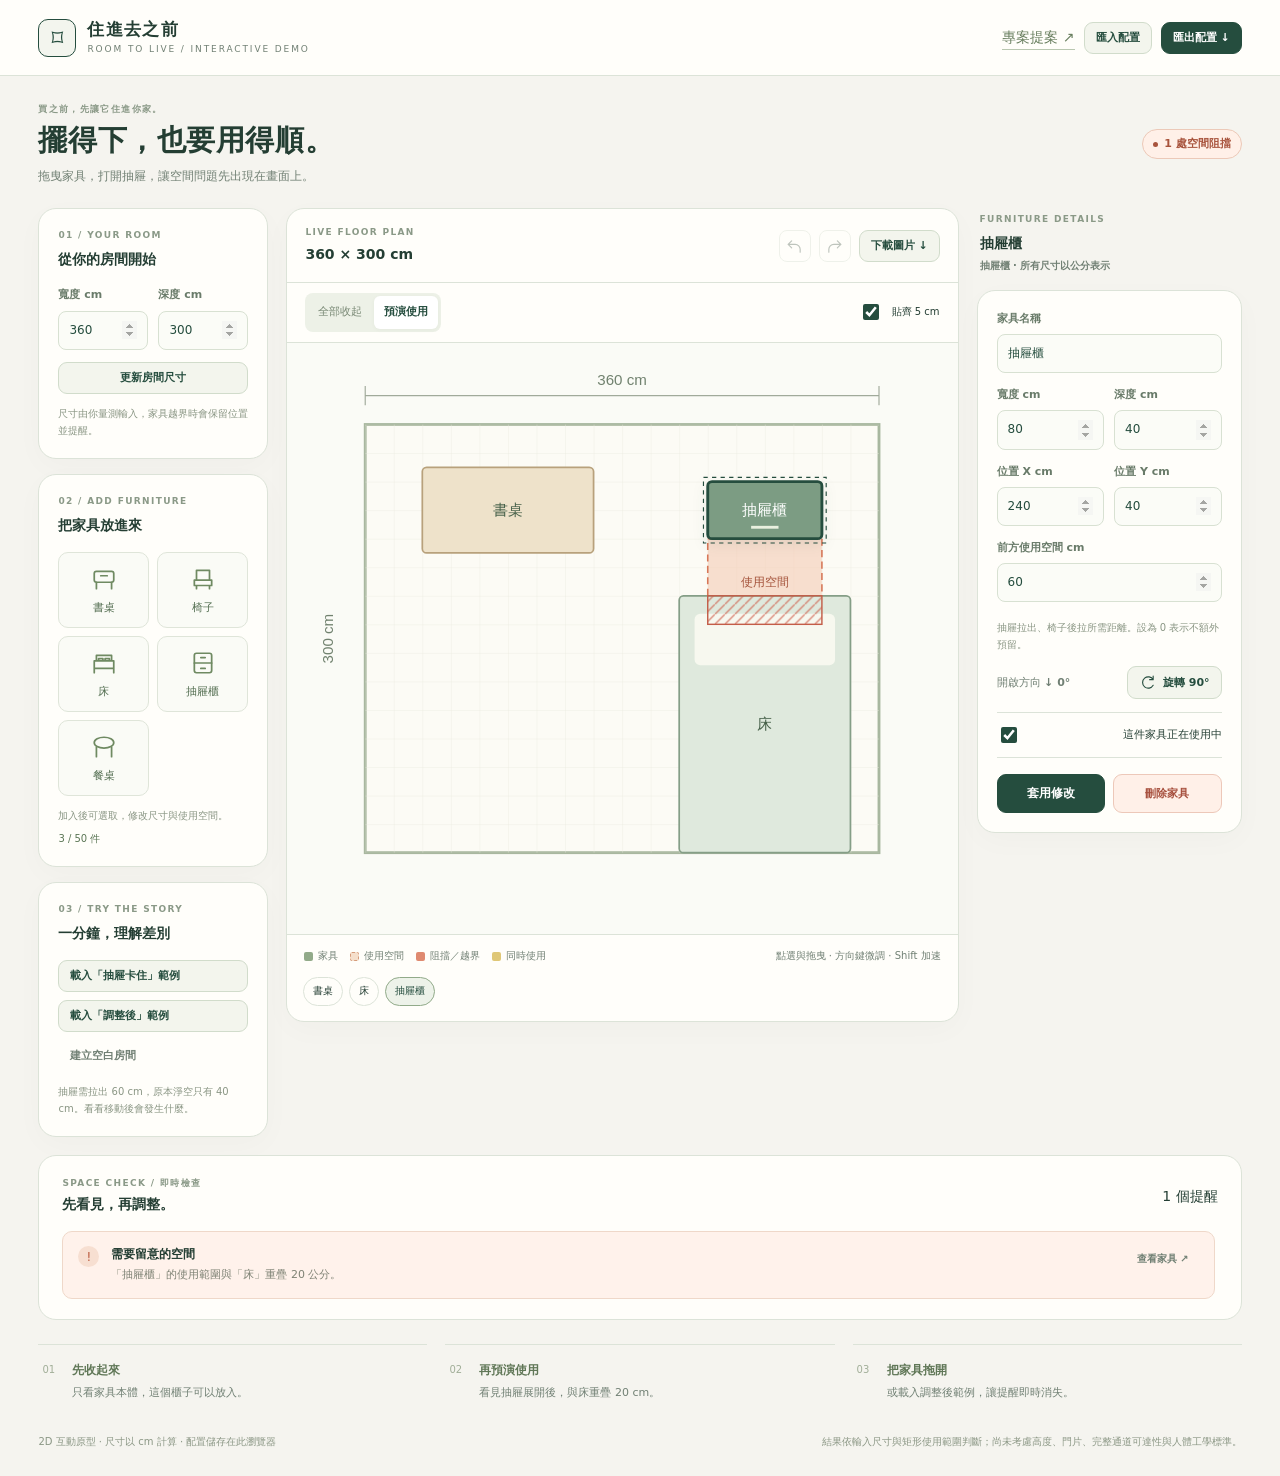
==== commit 7877d63c: "Build interactive furniture space demo" ====
--- a/furniture-proposal/index.html
+++ b/furniture-proposal/index.html
@@ -1,74 +1,59 @@
-<!doctype html>
+<!DOCTYPE html>
 <html lang="zh-Hant">
 <head>
   <meta charset="utf-8">
   <meta name="viewport" content="width=device-width, initial-scale=1">
   <meta name="theme-color" content="#254d3e">
-  <meta name="description" content="買之前，先讓它住進你家。以 2D 平面圖預演椅子後拉與抽屜展開，提前看見家具使用時的空間衝突。期末專案發想與可行性提案。">
-  <title>買之前，先讓它住進你家｜家具使用空間預演器</title>
-  <style>
-    :root{--bg:#f6f5ef;--paper:#fffefa;--ink:#243e33;--green:#254d3e;--muted:#68786e;--line:#dce3d9;--coral:#d96e54;--pale:#eaf0e4;--amber:#a76d16;--radius:22px}
-    *{box-sizing:border-box}html{scroll-behavior:smooth;scroll-padding-top:110px}body{margin:0;background:var(--bg);color:var(--ink);font-family:"Noto Sans TC","Noto Sans CJK TC","PingFang TC","Microsoft JhengHei",system-ui,sans-serif;line-height:1.8;-webkit-font-smoothing:antialiased}a{color:inherit}button{font:inherit}button,a{-webkit-tap-highlight-color:transparent}a:focus-visible,button:focus-visible{outline:3px solid var(--coral);outline-offset:5px}img,svg{max-width:100%}img{display:block;width:100%;height:auto}button{cursor:pointer}h1,h2,h3,p{margin-top:0}h1,h2,h3{line-height:1.35}p{margin-bottom:1em}::selection{background:#f5d7bd}.skip{position:fixed;top:-100px;left:16px;z-index:20;background:var(--green);color:white;padding:12px 20px;border-radius:10px}.skip:focus{top:12px}.wrap{max-width:1160px;margin:auto;padding:0 32px}
-    header{position:sticky;top:0;z-index:10;background:rgba(246,245,239,.96);border-bottom:1px solid var(--line);backdrop-filter:blur(12px)}.header-inner{min-height:76px;display:flex;align-items:center;justify-content:space-between;gap:20px}.brand{display:flex;align-items:center;gap:10px;text-decoration:none;font-weight:800;letter-spacing:.06em;white-space:nowrap}.brand-icon{width:30px;height:30px;display:grid;place-items:center;border:1.5px solid var(--green);border-radius:7px;font-size:17px}.brand small{font-size:10px;font-weight:500;letter-spacing:.13em;color:var(--muted);display:block;line-height:1.2}nav{display:flex;gap:25px;font-size:13px;color:var(--muted)}nav a{text-decoration:none;white-space:nowrap}nav a:hover{color:var(--coral)}
-    .hero{padding:76px 0 60px;display:grid;grid-template-columns:1.05fr 1fr;gap:65px;align-items:center}.kicker{font-size:11px;letter-spacing:.2em;font-weight:700;color:var(--muted);text-transform:uppercase}.badge{display:inline-flex;align-items:center;gap:8px;padding:5px 12px;border:1px solid #cbd8c6;border-radius:100px;background:var(--pale);font-size:12px;margin-bottom:24px}.badge:before{content:"";width:6px;height:6px;background:var(--green);border-radius:50%}h1{font-family:"Noto Serif TC","Noto Serif CJK TC",serif;font-size:clamp(34px,4vw,53px);letter-spacing:.015em;font-weight:700;line-height:1.5;margin-bottom:19px}h1 span{display:block;color:var(--coral)}.subtitle{font-size:16px;font-weight:700;letter-spacing:.08em;margin-bottom:15px}.hero-copy{font-size:15px;color:var(--muted);max-width:470px}.hero-actions{display:flex;gap:14px;flex-wrap:wrap;margin-top:28px}.button{display:inline-flex;align-items:center;justify-content:center;gap:20px;text-decoration:none;background:var(--green);color:var(--paper);border:1px solid var(--green);border-radius:10px;padding:12px 20px;font-size:13px;font-weight:600}.button.secondary{background:transparent;color:var(--green);border-color:#b8c7b7}.hero-note{font-size:11px;color:var(--muted);margin-top:17px}
-    .preview{background:var(--paper);border:1px solid var(--line);border-radius:var(--radius);padding:22px;box-shadow:0 15px 50px #253b2d08}.preview-top{display:flex;align-items:center;justify-content:space-between;gap:10px;margin-bottom:15px}.preview-top span:first-child{font-size:12px;font-weight:700}.preview-top span:last-child{font-size:10px;color:var(--muted);border:1px solid var(--line);border-radius:6px;padding:2px 6px}.tabs{display:flex;gap:5px;padding:5px;background:#f0f2eb;border-radius:9px}.tabs button{flex:1;border:0;border-radius:6px;background:transparent;color:var(--muted);padding:8px 3px;font-size:12px}.tabs button[aria-pressed="true"]{background:white;color:var(--green);box-shadow:0 2px 7px #00000009;font-weight:700}.room{background:#fafbf7;border:1px solid var(--line);border-radius:9px;padding:12px 16px;margin:17px 0 12px}.room svg{display:block;width:100%;max-height:290px;margin:auto}.room text{font-family:inherit;font-size:13px;fill:#3a5c49;text-anchor:middle}.room .minor{font-size:10px;fill:#7e8d7d}.status{min-height:49px;border-left:3px solid var(--coral);background:#fff0e9;padding:8px 12px;font-size:12px;line-height:1.7}.status.good{border-color:#7c9b72;background:#edf4e8}.legend{display:flex;gap:15px;flex-wrap:wrap;margin-top:12px;font-size:10px;color:var(--muted)}.legend span{display:inline-flex;gap:5px;align-items:center}.legend i{width:10px;height:10px;background:#9db39a;border-radius:2px}.legend i.space{background:#ffdccb;border:1px dashed var(--coral)}.preview-caption{font-size:10px;color:var(--muted);margin:11px 0 0}
-    .intro-band{display:grid;grid-template-columns:repeat(3,1fr);gap:35px;border-top:1px solid var(--line);border-bottom:1px solid var(--line);padding:30px 0}.intro-band div+div{border-left:1px solid var(--line);padding-left:35px}.intro-band strong{display:block;font-size:15px;margin-bottom:4px}.intro-band span{font-size:12px;color:var(--muted)}section.content{padding:65px 0;border-bottom:1px solid var(--line)}.section-head{display:grid;grid-template-columns:190px 1fr;gap:45px;margin-bottom:30px}.section-index{font-size:11px;letter-spacing:.15em;color:var(--muted);padding-top:9px}.section-index b{color:var(--coral);margin-right:9px}h2{font-size:clamp(24px,3vw,33px);font-weight:650;letter-spacing:.025em;margin-bottom:15px}.lead{color:var(--muted);font-size:15px;max-width:720px;margin-bottom:0}.body-grid{display:grid;grid-template-columns:1fr 1fr;gap:24px}.card{background:var(--paper);border:1px solid var(--line);border-radius:17px;padding:27px}.card h3{font-size:17px;margin-bottom:11px}.card p{font-size:14px;color:var(--muted);margin-bottom:0}.card-label{display:block;color:var(--coral);font-size:10px;letter-spacing:.16em;margin-bottom:9px}.quote{font-family:"Noto Serif TC","Noto Serif CJK TC",serif;font-size:22px;line-height:1.8;border-left:3px solid var(--coral);padding-left:24px;margin:30px 0}.numbers{display:grid;grid-template-columns:repeat(3,1fr);gap:20px;margin:28px 0}.number{border-top:1px solid var(--line);padding-top:17px}.number strong{display:block;font-size:39px;line-height:1.3;letter-spacing:-.02em}.number strong small{font-size:14px;font-weight:400;margin-left:4px}.number span{font-size:12px;color:var(--muted)}.number:last-child strong{color:var(--coral)}figure{margin:25px 0 0;background:var(--paper);border:1px solid var(--line);border-radius:17px;padding:12px;overflow:hidden}figcaption{font-size:11px;color:var(--muted);text-align:center;padding:10px 7px 5px}.section-note{font-size:12px;color:var(--muted);margin:19px 0 0}
-    .features{display:grid;grid-template-columns:repeat(3,1fr);gap:16px}.feature-number{font-size:12px;color:#94a28f;margin-bottom:22px}.feature h3{font-size:16px}.feature p{font-size:13px}.alerts{display:grid;grid-template-columns:1fr 1fr;gap:16px;margin-top:20px}.alert{border-radius:12px;padding:19px 22px;background:#fff0e9;font-size:13px;color:#8e493a}.alert.amber{background:#f8f0dc;color:#85601f}.alert strong{display:block;margin-bottom:3px}.scope{background:var(--pale);border-radius:13px;padding:20px 24px;margin-top:22px;font-size:13px;color:#4a6752}.steps{list-style:none;padding:0;margin:0;display:grid;grid-template-columns:repeat(3,1fr);gap:15px}.steps li{border-top:1px solid var(--line);padding:18px 0}.steps b{display:block;font-size:14px;margin-bottom:6px}.steps span{font-size:12px;color:var(--muted)}.tech-grid{display:grid;grid-template-columns:repeat(3,1fr);gap:15px;margin-top:22px}.tech{padding:18px 20px;border:1px solid var(--line);border-radius:12px}.tech strong{font-size:14px;display:block;margin-bottom:5px}.tech span{font-size:12px;color:var(--muted)}.verification{margin:0;padding:0;list-style:none;counter-reset:verify}.verification li{counter-increment:verify;display:grid;grid-template-columns:35px 1fr;gap:15px;padding:18px 0;border-bottom:1px solid var(--line)}.verification li:before{content:counter(verify,decimal-leading-zero);color:var(--coral);font-size:12px;padding-top:4px}.verification strong{font-size:14px;display:block}.verification p{font-size:13px;color:var(--muted);margin:4px 0 0}.schedule{display:grid;grid-template-columns:repeat(4,1fr);gap:22px}.phase{border-top:2px solid #9fb398;padding-top:17px}.phase span{font-size:10px;letter-spacing:.1em;color:var(--muted)}.phase h3{font-size:16px;margin:9px 0}.phase p{font-size:13px;color:var(--muted);margin-bottom:0}.closing{margin:50px 0;background:var(--green);color:#fcfcf7;border-radius:var(--radius);padding:36px;display:grid;grid-template-columns:1fr 1.3fr;gap:36px}.closing .kicker{color:#bfd0bb}.closing h2{font-size:27px;margin-bottom:0}.closing p{font-size:14px;color:#d3dfcf;margin-bottom:12px}.closing strong{color:#fff}.footer{display:flex;justify-content:space-between;gap:20px;flex-wrap:wrap;padding:0 0 30px;font-size:11px;color:var(--muted)}.footer a{text-decoration:none}.footer a:hover{text-decoration:underline}
-    @media(max-width:950px){.hero{gap:30px;padding-top:50px}.section-head{grid-template-columns:140px 1fr;gap:25px}.features{grid-template-columns:repeat(2,1fr)}.hero h1{font-size:36px}.schedule{grid-template-columns:repeat(2,1fr)}}
-    @media(max-width:680px){.wrap{padding:0 20px}.header-inner{min-height:68px;gap:10px}.brand{font-size:13px}.brand small{font-size:8px}.brand-icon{width:26px;height:26px}nav{gap:13px;font-size:11px}nav a:nth-child(2){display:none}.hero{grid-template-columns:1fr;gap:30px;padding:40px 0}.hero h1{font-size:38px}.hero-copy{max-width:100%}.preview{padding:18px}.intro-band{gap:12px;padding:22px 0}.intro-band div+div{padding-left:12px}.intro-band strong{font-size:13px}.intro-band span{font-size:11px}.section-head{grid-template-columns:1fr;gap:12px;margin-bottom:24px}.section-index{padding:0}.content.content{padding:42px 0}.body-grid,.alerts,.closing{grid-template-columns:1fr}.features,.tech-grid{grid-template-columns:1fr 1fr;gap:12px}.card{padding:20px}.feature-number{margin-bottom:14px}.quote{font-size:19px;padding-left:18px}.numbers{gap:10px}.number strong{font-size:33px}.number span{font-size:11px}.steps{grid-template-columns:1fr 1fr}.closing{padding:26px;gap:20px;margin:35px 0}.closing h2{font-size:25px}figure{padding:5px;border-radius:12px}figcaption{font-size:10px}.hero-note{font-size:10px}.tech{padding:16px}.tech strong{font-size:13px}.footer{gap:10px}html{scroll-padding-top:90px}}
-    @media(max-width:370px){.wrap{padding:0 15px}.hero h1{font-size:33px}.features,.tech-grid,.steps,.schedule{grid-template-columns:1fr}nav{gap:9px}.brand small{display:none}}
-    @media(prefers-reduced-motion:reduce){html{scroll-behavior:auto}*{animation:none!important;transition:none!important}}
-    @media print{header,.hero-actions,.tabs,.skip,.footer a{display:none}.wrap{max-width:none;padding:0}.hero{padding:0 0 20px;gap:25px}h1{font-size:30px}.hero-copy{font-size:12px}.content.content{padding:25px 0}.card,figure,.preview,.closing,.verification li{break-inside:avoid}body{font-size:11px;background:white}.closing{-webkit-print-color-adjust:exact;print-color-adjust:exact}.features{grid-template-columns:repeat(2,1fr)}}
-  </style>
+  <meta name="description" content="住進去之前：能實際拖曳、旋轉家具的 2D 使用空間預演器。在買家具前，看見抽屜與椅子需要的操作空間。">
+  <title>住進去之前｜家具使用空間預演器 Demo</title>
+  <link rel="stylesheet" href="demo.css">
+  <script src="room-engine.js" defer></script>
+  <script src="demo.js" defer></script>
 </head>
 <body>
-  <a class="skip" href="#main">跳至專案內容</a>
-  <header><div class="wrap header-inner"><a class="brand" href="#top" aria-label="回到頁首"><span class="brand-icon" aria-hidden="true">⌑</span><span>住進去之前<small>ROOM TO LIVE</small></span></a><nav aria-label="專案導覽"><a href="#idea">專案構想</a><a href="#flow">使用流程</a><a href="#technology">技術與可行性</a></nav></div></header>
-  <main class="wrap" id="main">
-    <section class="hero" id="top" aria-labelledby="title">
-      <div><div class="badge">期末專案發想 · 概念提案</div><div class="kicker">A LITTLE SPACE, A BETTER EVERYDAY.</div><h1 id="title">買之前，<br>先讓它<span>住進你家。</span></h1><p class="subtitle">家具使用空間預演器</p><p class="hero-copy">把椅子拉開、把抽屜打開。<br>在真正購買或搬動之前，先看見家具使用時需要的空間。</p><div class="hero-actions"><a class="button" href="#scenario">看一個生活案例 <span aria-hidden="true">↗</span></a><a class="button secondary" href="#features">了解第一版規劃</a></div><p class="hero-note">2D 平面配置 · 手動量測輸入 · 使用範圍檢查</p></div>
-      <div class="preview" aria-label="概念互動示意，尚非完整應用程式"><div class="preview-top"><span>同一個房間，三種視角</span><span>概念互動示意</span></div><div class="tabs" role="group" aria-label="切換空間示意"><button type="button" data-mode="closed" aria-pressed="false">01 收起來</button><button type="button" data-mode="use" aria-pressed="true">02 使用中</button><button type="button" data-mode="after" aria-pressed="false">03 調整後</button></div>
-        <div class="room"><svg viewBox="-18 -17 396 330" role="img" aria-labelledby="roomTitle roomDesc"><title id="roomTitle">抽屜使用範圍概念示意</title><desc id="roomDesc">房間為 360 乘 300 公分。原配置抽屜展開時與床重疊 20 公分，調整櫃子位置後解除此重疊。</desc><defs><pattern id="grid" width="20" height="20" patternUnits="userSpaceOnUse"><path d="M20 0H0V20" fill="none" stroke="#e8ede3" stroke-width=".6"/></pattern><pattern id="hatch" width="7" height="7" patternUnits="userSpaceOnUse"><path d="M0 7 7 0" stroke="#c76149" stroke-width="1"/></pattern></defs><rect width="360" height="300" fill="url(#grid)" stroke="#aabb9f" stroke-width="2"/><text x="180" y="-6" class="minor">360 cm</text><rect x="40" y="30" width="120" height="60" rx="4" fill="#eee4cf" stroke="#c4b795"/><text x="100" y="65">書桌</text><rect x="220" y="120" width="120" height="180" rx="5" fill="#e0e9dd" stroke="#93aa91"/><rect x="229" y="131" width="102" height="35" rx="5" fill="#f4f7ed"/><text x="280" y="224">床</text><g id="cabinet" transform="translate(240 40)"><rect width="80" height="40" rx="3" fill="#78977c" stroke="#416b4e"/><text x="40" y="24" style="fill:white;font-size:11px">抽屜櫃</text><g id="useZone"><rect y="40" width="80" height="60" rx="2" fill="#f8d7c5" fill-opacity=".65" stroke="#cf775a" stroke-dasharray="4 3"/><text x="40" y="72" style="font-size:10px;fill:#9b553f">拉出範圍</text></g></g><rect id="collision" x="240" y="120" width="80" height="20" fill="url(#hatch)" stroke="#c76149"/></svg></div>
-        <div class="status" id="previewStatus" role="status" aria-live="polite">抽屜需要拉出 60 cm，前方僅有 40 cm。<br><strong>使用空間不足 20 cm。</strong></div><div class="legend"><span><i></i>家具本體</span><span><i class="space"></i>使用時需要的空間</span></div><p class="preview-caption">固定案例的互動解說；不是已完成的家具配置程式。</p>
-      </div>
-    </section>
-    <div class="intro-band" aria-label="提案重點"><div><strong>為誰設計？</strong><span>租屋學生・小坪數住戶</span></div><div><strong>解決什麼？</strong><span>家具擺得進去，使用卻卡住</span></div><div><strong>怎麼做到？</strong><span>尺寸輸入＋2D 幾何檢查</span></div></div>
+  <header class="app-header">
+    <a class="brand" href="demo.html" aria-label="住進去之前首頁"><span class="brand-icon" aria-hidden="true">⌑</span><span><span class="brand-title">住進去之前</span><span class="brand-sub">ROOM TO LIVE / INTERACTIVE DEMO</span></span></a>
+    <div class="header-actions"><a class="document-link" href="proposal.html">專案提案 ↗</a><button class="button secondary small" id="importBtn">匯入配置</button><button class="button primary small" id="exportBtn">匯出配置 ↓</button></div>
+  </header>
+  <main>
+    <section class="intro-strip"><div><span class="section-kicker">買之前，先讓它住進你家。</span><h1 class="intro-title">擺得下，也要用得順。</h1><p class="intro-copy">拖曳家具，打開抽屜，讓空間問題先出現在畫面上。</p></div><span class="status-pill warning" id="statusPill" role="status" aria-live="polite">正在檢查空間</span></section>
+    <div class="storage-warning" id="storageWarning" role="alert" hidden></div>
+    <div class="app-layout">
+      <aside class="left-panel" aria-label="房間與家具設定">
+        <section class="panel-section"><div class="panel-heading"><span class="section-kicker">01 / YOUR ROOM</span><h2>從你的房間開始</h2></div><form class="room-form" id="roomForm"><div class="field-row"><div class="field"><label for="roomWidth">寬度 cm</label><input class="input" id="roomWidth" type="number" min="40" max="2000" step="1" value="360" required></div><div class="field"><label for="roomDepth">深度 cm</label><input class="input" id="roomDepth" type="number" min="40" max="2000" step="1" value="300" required></div></div><button class="button secondary small" type="submit">更新房間尺寸</button></form><p class="helper">尺寸由你量測輸入，家具越界時會保留位置並提醒。</p></section>
+        <section class="panel-section"><div class="panel-heading"><span class="section-kicker">02 / ADD FURNITURE</span><h2>把家具放進來</h2></div><div class="library-grid"><button class="furniture-option" data-add="desk"><span class="furniture-icon" data-icon="desk"></span>書桌</button><button class="furniture-option" data-add="chair"><span class="furniture-icon" data-icon="chair"></span>椅子</button><button class="furniture-option" data-add="bed"><span class="furniture-icon" data-icon="bed"></span>床</button><button class="furniture-option" data-add="drawer"><span class="furniture-icon" data-icon="drawer"></span>抽屜櫃</button><button class="furniture-option" data-add="table"><span class="furniture-icon" data-icon="table"></span>餐桌</button></div><p class="library-note">加入後可選取，修改尺寸與使用空間。<span id="itemCount">3 / 50 件</span></p></section>
+        <section class="panel-section"><div class="panel-heading"><span class="section-kicker">03 / TRY THE STORY</span><h2>一分鐘，理解差別</h2></div><div class="sample-actions"><button class="button secondary small" id="beforeBtn">載入「抽屜卡住」範例</button><button class="button secondary small" id="afterBtn">載入「調整後」範例</button><button class="button ghost small" id="emptyBtn">建立空白房間</button></div><p class="helper">抽屜需拉出 60 cm，原本淨空只有 40 cm。看看移動後會發生什麼。</p></section>
+      </aside>
 
-    <section class="content" id="idea" aria-labelledby="ideaTitle"><div class="section-head"><div class="section-index"><b>01</b> THE IDEA</div><div><h2 id="ideaTitle">房間需要的，還有生活的空間。</h2><p class="lead">買家具前量過尺寸，為什麼搬進來還是不好用？因為日常使用包含動作，而家具尺寸只描述了其中一部分。</p></div></div><div class="body-grid"><article class="card"><span class="card-label">THE EVERYDAY PROBLEM</span><h3>容易忽略的使用範圍</h3><p>椅子需要向後拉、抽屜需要向前開。只確認家具本體能放入房間，仍可能忽略操作時的空間需求，造成買錯家具、退換貨或反覆搬動。</p></article><article class="card"><span class="card-label">THE PROJECT GOAL</span><h3>在購買之前，先預演使用</h3><p>本專案預計用簡單的 2D 房間圖，把家具本體與使用範圍分開呈現。使用者自行調整配置，系統即時指出衝突位置與原因，協助做出更合適的選擇。</p></article></div></section>
+      <section class="workbench" aria-label="互動房間平面圖">
+        <div class="canvas-toolbar"><div><span class="section-kicker">LIVE FLOOR PLAN</span><strong id="roomLabel">360 × 300 cm</strong></div><div class="view-controls"><button class="icon-btn" id="undoBtn" aria-label="復原上一個操作" title="復原 Ctrl/⌘ Z" disabled><span data-icon="undo"></span></button><button class="icon-btn" id="redoBtn" aria-label="重做上一個操作" title="重做" disabled><span data-icon="redo"></span></button><button class="button secondary small" id="pngBtn" title="下載目前平面圖">下載圖片 ↓</button></div></div>
+        <div class="canvas-toolbar canvas-subtoolbar"><div class="segmented" role="group" aria-label="所有家具的使用範圍"><button id="closedBtn" aria-pressed="false">全部收起</button><button class="active" id="openBtn" aria-pressed="true">預演使用</button></div><label class="toggle-row snap-toggle"><input id="snapGrid" type="checkbox" checked>貼齊 5 cm</label></div>
+        <div class="canvas-wrap"><svg id="roomSvg" xmlns="http://www.w3.org/2000/svg" viewBox="-60 -50 480 400" tabindex="0" role="group" aria-label="家具配置平面圖。點選或拖曳家具，方向鍵移動，Shift 加方向鍵移動 10 公分。"></svg></div>
+        <div class="canvas-footer"><div class="canvas-legend"><span><i class="legend-dot body"></i>家具</span><span><i class="legend-dot use"></i>使用空間</span><span><i class="legend-dot error"></i>阻擋／越界</span><span><i class="legend-dot warning"></i>同時使用</span></div><p>點選與拖曳 · 方向鍵微調 · Shift 加速</p></div>
+        <div class="object-list" id="objectList" aria-label="選取家具"></div>
+      </section>
 
-    <section class="content" id="scenario" aria-labelledby="scenarioTitle"><div class="section-head"><div class="section-index"><b>02</b> A REAL-LIFE SCENARIO</div><div><h2 id="scenarioTitle">櫃子放得下，抽屜打得開嗎？</h2><p class="lead">一位學生想在床旁邊添購抽屜櫃。櫃體尺寸沒有問題，但打開抽屜時，前方的床成了阻擋。</p></div></div><div class="numbers"><div class="number"><strong>60<small>cm</small></strong><span>抽屜需要拉出的距離</span></div><div class="number"><strong>40<small>cm</small></strong><span>原配置前方的可用空間</span></div><div class="number"><strong>20<small>cm</small></strong><span>這個案例中不足的空間</span></div></div><p class="quote">讓問題先出現在畫面上，<br>而不是家具搬進家裡之後。</p><figure><img src="assets/room-concept.svg" alt="圖 1：同一個 360 乘 300 公分房間的調整前後配置。原配置抽屜與床重疊 20 公分，移動櫃子後保留完整拉出空間。" loading="lazy" width="1280" height="820"><figcaption>圖 1｜調整前後的使用空間示意（概念圖，非程式截圖）</figcaption></figure><p class="section-note">數值為展示案例。實際尺寸與操作空間由使用者量測輸入，不作為通用人體工學標準。</p></section>
+      <aside class="inspector" aria-label="選取家具的屬性">
+        <div class="panel-heading"><span class="section-kicker">FURNITURE DETAILS</span><h2 class="inspector-title" id="inspectorTitle">抽屜櫃</h2><span class="selected-type" id="selectedType">調整一件家具，重新想像空間。</span></div>
+        <div class="empty-inspector" id="emptyInspector" hidden><span data-icon="cursor"></span><p>點選畫面中的家具，<br>或從左側新增一件。</p></div>
+        <form class="property-form" id="propertyForm">
+          <div class="field full"><label for="itemName">家具名稱</label><input class="input" id="itemName" type="text" maxlength="60" required></div>
+          <div class="field-row"><div class="field"><label for="itemWidth">寬度 cm</label><input class="input" id="itemWidth" type="number" min="5" max="1000" step="1" required></div><div class="field"><label for="itemDepth">深度 cm</label><input class="input" id="itemDepth" type="number" min="5" max="1000" step="1" required></div></div>
+          <div class="field-row"><div class="field"><label for="itemX">位置 X cm</label><input class="input" id="itemX" type="number" min="-2000" max="4000" step="0.1" required></div><div class="field"><label for="itemY">位置 Y cm</label><input class="input" id="itemY" type="number" min="-2000" max="4000" step="0.1" required></div></div>
+          <div class="field full"><label for="itemClearance">前方使用空間 cm</label><input class="input" id="itemClearance" type="number" min="0" max="200" step="1" required><p class="helper">抽屜拉出、椅子後拉所需距離。設為 0 表示不額外預留。</p></div>
+          <div class="rotation-row"><span>開啟方向 <strong id="rotationValue">↓ 0°</strong></span><button class="button secondary small" id="rotateBtn" type="button"><span data-icon="rotate"></span>旋轉 90°</button></div>
+          <label class="toggle-row"><input id="itemActive" type="checkbox">這件家具正在使用中</label>
+          <p class="error-text" id="propertyError" role="alert" hidden></p><div class="property-actions"><button class="button primary" type="submit">套用修改</button><button class="button ghost danger small" id="deleteBtn" type="button">刪除家具</button></div>
+        </form>
+      </aside>
 
-    <section class="content" id="flow" aria-labelledby="flowTitle"><div class="section-head"><div class="section-index"><b>03</b> THE EXPERIENCE</div><div><h2 id="flowTitle">從房間尺寸，到用起來的樣子。</h2><p class="lead">操作流程以手動輸入與直接調整為主，讓第一次使用的人也能理解每一個判斷從哪裡來。</p></div></div><ol class="steps"><li><b>01 建立房間</b><span>輸入房間長寬，建立等比例俯視圖。</span></li><li><b>02 加入家具</b><span>設定家具尺寸與需要的操作空間。</span></li><li><b>03 拖曳與旋轉</b><span>調整位置，並以每次 90 度改變方向。</span></li><li><b>04 預演使用</b><span>切換收起與使用中，檢查衝突。</span></li><li><b>05 調整並確認</b><span>根據位置與原因提示，重新安排。</span></li><li><b>06 保存與分享</b><span>儲存配置，匯出設定檔或圖片。</span></li></ol><figure><img src="assets/workflow.svg" alt="圖 2：輸入房間與家具、拖曳旋轉、切換使用狀態、檢查衝突、調整確認，最後保存與匯出的操作流程。" loading="lazy" width="1280" height="580"><figcaption>圖 2｜使用流程概念圖</figcaption></figure></section>
-
-    <section class="content" id="features" aria-labelledby="featuresTitle"><div class="section-head"><div class="section-index"><b>04</b> THE FIRST VERSION</div><div><h2 id="featuresTitle">先把一個小房間，完整做好。</h2><p class="lead">第一版聚焦在矩形房間與基本家具，完成從配置、檢查到保存的完整流程。</p></div></div><div class="features"><article class="card feature"><div class="feature-number">01 / ROOM</div><h3>等比例房間</h3><p>輸入長寬，以公分建立矩形房間與座標。</p></article><article class="card feature"><div class="feature-number">02 / FURNITURE</div><h3>可修改的家具範本</h3><p>先支援桌子、椅子、床與抽屜櫃，依商品規格調整尺寸。</p></article><article class="card feature"><div class="feature-number">03 / ARRANGEMENT</div><h3>拖曳與轉向</h3><p>移動、刪除與旋轉家具，使用方向隨本體一起更新。</p></article><article class="card feature"><div class="feature-number">04 / IN USE</div><h3>使用狀態切換</h3><p>顯示椅子後拉與抽屜展開的範圍，觀察空間變化。</p></article><article class="card feature"><div class="feature-number">05 / CHECK</div><h3>說得清楚的衝突提示</h3><p>標示相撞、受阻與越界的位置，顯示涉及哪些家具。</p></article><article class="card feature"><div class="feature-number">06 / SAVE</div><h3>保存與匯出</h3><p>瀏覽器保存配置，以 JSON 備份分享，另可匯出圖片。</p></article></div><div class="alerts"><div class="alert"><strong>紅色｜實體阻擋或越界</strong>家具本體重疊、使用範圍撞到其他家具，或超出房間。</div><div class="alert amber"><strong>黃色｜同時使用可能衝突</strong>兩個使用範圍重疊，仍可能透過分時操作使用。</div></div><div class="scope">手動量測、查商品規格與設定需求都可以先由使用者完成。程式負責操作、幾何判斷與呈現；第一版不要求照片辨識、3D 建模或自動找出最佳擺法。</div></section>
-
-    <section class="content" id="technology" aria-labelledby="techTitle"><div class="section-head"><div class="section-index"><b>05</b> HOW IT CAN WORK</div><div><h2 id="techTitle">簡單的資料，清楚的判斷。</h2><p class="lead">使用者輸入尺寸與配置資料，由 JavaScript 進行幾何檢查，再透過 SVG 畫面與文字說明呈現。</p></div></div><figure><img src="assets/architecture.svg" alt="圖 3：房間家具輸入建立配置資料模型，連接 SVG 平面圖、幾何檢查、衝突提示以及儲存匯出功能。" loading="lazy" width="1280" height="580"><figcaption>圖 3｜系統架構概念圖</figcaption></figure><div class="tech-grid"><div class="tech"><strong>HTML / CSS</strong><span>表單、家具清單與操作介面。</span></div><div class="tech"><strong>JavaScript</strong><span>拖曳、旋轉、資料更新與碰撞判斷。</span></div><div class="tech"><strong>SVG</strong><span>等比例房間、家具與使用範圍繪圖。</span></div><div class="tech"><strong>localStorage / JSON</strong><span>瀏覽器保存、設定檔匯入與匯出。</span></div><div class="tech"><strong>Canvas</strong><span>將配置圖轉換成可下載的圖片。</span></div><div class="tech"><strong>Git / GitHub</strong><span>版本管理與開發紀錄。</span></div></div><p class="section-note">每件家具記錄名稱、寬深、位置、旋轉方向與相對使用範圍。第一版只允許 90 度旋轉，可透過矩形邊界比較判斷重疊；檢查時排除使用範圍所屬的家具本體，避免誤判。只有邊緣相接不算面積重疊，使用者仍可自行預留餘裕。</p></section>
-
-    <section class="content" id="validation" aria-labelledby="validationTitle"><div class="section-head"><div class="section-index"><b>06</b> FEASIBILITY & VALIDATION</div><div><h2 id="validationTitle">用可核對的案例，證明做得到。</h2><p class="lead">先以一個房間、一張床、一個抽屜櫃建立原型。資料可從量測與商品規格取得，第一版不需要外部 API 或後端服務。</p></div></div><ol class="verification"><li><div><strong>家具本體相撞</strong><p>放入互相重疊的家具，預期標紅並指出衝突對象。</p></div></li><li><div><strong>抽屜前方空間不足</strong><p>以需要 60 cm、現有 40 cm 的固定案例，核對不足 20 cm 的提示。</p></div></li><li><div><strong>家具或使用範圍越界</strong><p>移出房間邊界，預期顯示越界位置與原因。</p></div></li><li><div><strong>兩個使用範圍重疊</strong><p>本體未相撞時，預期以黃色提醒同時使用可能衝突。</p></div></li><li><div><strong>移動與旋轉後重新判斷</strong><p>解除衝突後，原本提示應同步更新或移除。</p></div></li><li><div><strong>配置資料可保存與還原</strong><p>重新開啟或匯出再匯入後，尺寸、位置與設定應維持一致。</p></div></li></ol><p class="section-note">以上為預計驗證項目，尚未完成測試。後續將搭配尺量測或等比例紙模型，核對輸入資料與畫面結果。</p></section>
-
-    <section class="content" id="roadmap" aria-labelledby="roadmapTitle"><div class="section-head"><div class="section-index"><b>07</b> THE ROADMAP</div><div><h2 id="roadmapTitle">一步一步，讓概念變成工具。</h2><p class="lead">先完成核心流程，再評估更複雜的房間與動線需求。</p></div></div><div class="schedule"><article class="phase"><span>PHASE 01</span><h3>資料與平面圖</h3><p>完成房間尺寸、家具資料與等比例繪製。</p></article><article class="phase"><span>PHASE 02</span><h3>擺放與使用</h3><p>加入拖曳、旋轉與使用範圍切換。</p></article><article class="phase"><span>PHASE 03</span><h3>檢查與保存</h3><p>完成衝突提示、設定保存與匯出。</p></article><article class="phase"><span>PHASE 04</span><h3>驗證與展示</h3><p>以固定案例及量測核對，整理前後比較。</p></article></div><p class="section-note">後續可評估門片開啟、不規則房間與通行寬度。門片掃過區域與通道可達性需要額外的幾何或路徑判斷，不包含在第一版矩形檢查內。</p></section>
-    <aside class="closing" aria-labelledby="statusTitle"><div><p class="kicker">CURRENT STATUS</p><h2 id="statusTitle">目前是提案。<br>目標是走進日常。</h2></div><div><p>已完成構想、使用情境、功能範圍、流程與概念圖。<strong>完整互動程式與驗證測試尚待實作。</strong>本頁提供專案說明與固定案例示意。</p><p>期末預計呈現可操作網頁，走完「建立房間 → 放入家具 → 預演使用 → 看見衝突 → 調整並保存」。結果為依輸入尺寸建立的 2D 規劃參考，第一版不處理高度、家具變形或完整室內設計規範。</p></div></aside>
+      <section class="alerts-panel" aria-labelledby="alertsTitle"><div class="alerts-header"><div><span class="section-kicker">SPACE CHECK / 即時檢查</span><h2 id="alertsTitle">先看見，再調整。</h2></div><span id="alertsCount">1 個提醒</span></div><div class="alerts-list" id="alertsList" aria-live="polite" aria-atomic="true"></div></section>
+    </div>
+    <section class="guide-strip" aria-label="操作提示"><div class="guide-step"><span class="step-number">01</span><div><strong>先收起來</strong><p>只看家具本體，這個櫃子可以放入。</p></div></div><div class="guide-step"><span class="step-number">02</span><div><strong>再預演使用</strong><p>看見抽屜展開後，與床重疊 20 cm。</p></div></div><div class="guide-step"><span class="step-number">03</span><div><strong>把家具拖開</strong><p>或載入調整後範例，讓提醒即時消失。</p></div></div></section>
+    <footer class="footer-note"><span>2D 互動原型 · 尺寸以 cm 計算 · 配置儲存在此瀏覽器</span><p>結果依輸入尺寸與矩形使用範圍判斷；尚未考慮高度、門片、完整通道可達性與人體工學標準。</p></footer>
   </main>
-  <footer class="wrap footer"><span>買之前，先讓它住進你家。｜期末專案發想</span><a href="#top">回到頁首 ↑</a></footer>
-  <script>
-    (()=>{
-      const buttons=Array.from(document.querySelectorAll('[data-mode]'));
-      const cabinet=document.getElementById('cabinet');
-      const zone=document.getElementById('useZone');
-      const collision=document.getElementById('collision');
-      const status=document.getElementById('previewStatus');
-      const texts={closed:['只看櫃體，這個位置可以放入。','切換「使用中」，查看抽屜拉出後的範圍。'],use:['抽屜需要拉出 60 cm，前方僅有 40 cm。','使用空間不足 20 cm。'],after:['移動櫃子後，保留完整的 60 cm 拉出範圍。','此案例的抽屜與床重疊已解除。']};
-      buttons.forEach(button=>button.addEventListener('click',()=>{
-        const mode=button.dataset.mode;
-        buttons.forEach(b=>b.setAttribute('aria-pressed',String(b===button)));
-        cabinet.setAttribute('transform',mode==='after'?'translate(20 200)':'translate(240 40)');
-        zone.style.display=mode==='closed'?'none':'';
-        collision.style.display=mode==='use'?'':'none';
-        status.classList.toggle('good',mode!=='use');
-        status.replaceChildren(document.createTextNode(texts[mode][0]),document.createElement('br'));
-        const strong=document.createElement('strong');strong.textContent=texts[mode][1];status.append(strong);
-      }));
-    })();
-  </script>
+  <input class="file-input" id="fileInput" type="file" accept="application/json,.json" hidden>
+  <dialog class="modal" id="confirmDialog" aria-labelledby="confirmTitle"><div class="modal-heading"><span class="section-kicker">A NEW ARRANGEMENT</span><h2 id="confirmTitle">載入新的配置？</h2></div><div class="modal-body"><p id="confirmText">會取代目前配置，你可以使用復原回到上一個版本。</p></div><div class="modal-actions"><button class="button secondary" id="cancelConfirm">取消</button><button class="button primary" id="acceptConfirm">確認載入</button></div></dialog>
+  <div class="toast" id="toast" role="status" aria-live="polite"><span id="toastText"></span><button class="toast-action" id="dismissToast" aria-label="關閉通知">✕</button></div>
 </body>
 </html>
--- a/furniture-proposal/demo.css
+++ b/furniture-proposal/demo.css
@@ -0,0 +1,170 @@
+:root{--paper:#fffefa;--bg:#f5f4ef;--ink:#243e33;--green:#254d3e;--green-soft:#edf2e9;--muted:#718074;--line:#dce3d8;--coral:#d96e54;--coral-soft:#fff0e8;--amber:#9b731d;--amber-soft:#faf2da;--shadow:0 8px 30px #263e3106;--radius:18px}
+*{box-sizing:border-box}
+html{scroll-behavior:smooth}
+body{margin:0;background:var(--bg);color:var(--ink);font-family:"Noto Sans TC","Noto Sans CJK TC","PingFang TC","Microsoft JhengHei",system-ui,sans-serif;font-size:14px;line-height:1.65;-webkit-font-smoothing:antialiased}
+button,input,select,textarea{font:inherit}
+button,a,input,select,textarea{-webkit-tap-highlight-color:transparent}
+button,a{touch-action:manipulation}
+button{cursor:pointer}
+button:disabled{cursor:not-allowed;opacity:.46}
+button:focus-visible,a:focus-visible,input:focus-visible,select:focus-visible,summary:focus-visible{outline:3px solid #d96e5490;outline-offset:3px}
+a{color:inherit}
+button{color:inherit}
+svg{vertical-align:middle}
+[hidden]{display:none!important}
+::selection{background:#f2d4bc}
+.app-header{padding:18px clamp(18px,3vw,46px);border-bottom:1px solid var(--line);background:var(--paper);display:flex;align-items:center;justify-content:space-between;gap:22px}
+.brand{display:flex;align-items:center;gap:11px;text-decoration:none;flex-shrink:0}
+.brand-icon{width:38px;height:38px;border:1px solid var(--green);border-radius:10px;display:grid;place-items:center;font-size:23px;color:var(--green);background:#f3f5ee}
+.brand-title{display:block;font-size:17px;letter-spacing:.08em;font-weight:750;line-height:1.4}
+.brand-sub{display:block;font-size:9px;letter-spacing:.21em;color:var(--muted);line-height:1.7}
+.header-actions{display:flex;align-items:center;justify-content:flex-end;gap:9px;flex-wrap:wrap}
+.button{display:inline-flex;align-items:center;justify-content:center;gap:7px;padding:10px 15px;border:1px solid var(--line);border-radius:9px;background:var(--paper);color:var(--green);text-decoration:none;font-size:12px;line-height:1.4;font-weight:600;transition:background .15s,border-color .15s,transform .15s;min-height:38px}
+.button:hover{background:#edf1e8;border-color:#aabcaa}
+.button:active{transform:translateY(1px)}
+.button.primary{background:var(--green);color:white;border-color:var(--green)}
+.button.primary:hover{background:#1b3c2e}
+.button.secondary{background:#f3f5ed;border-color:#d1dccb}
+.button.ghost{background:transparent;border-color:transparent;color:var(--muted)}
+.button.ghost:hover{color:var(--green);background:#e9eee3}
+.button.small{padding:7px 11px;font-size:11px;min-height:32px}
+.button.danger{color:#a64e3c;background:var(--coral-soft);border-color:#edc8b9}
+.button svg,.icon-btn svg{width:17px;height:17px;flex-shrink:0}
+.icon-btn{width:32px;height:32px;display:inline-flex;align-items:center;justify-content:center;background:transparent;border:1px solid var(--line);border-radius:8px;color:var(--muted);padding:6px}
+.icon-btn:hover{color:var(--green);background:var(--green-soft)}
+.status-pill{display:inline-flex;align-items:center;gap:6px;background:var(--green-soft);border:1px solid #d4dfcd;border-radius:100px;padding:5px 10px;font-size:11px;color:var(--green);font-weight:650;white-space:nowrap}
+.status-pill:before{content:"";width:5px;height:5px;background:currentColor;border-radius:50%;flex-shrink:0}
+.status-pill.warning{color:#a8533c;background:var(--coral-soft);border-color:#ecc9b8}
+.status-pill.ok{background:#edf4e7;color:#446d40;border-color:#d3e0ca}
+.intro-strip{display:flex;align-items:center;justify-content:space-between;gap:25px;max-width:1600px;margin:0 auto;padding:26px clamp(18px,3vw,46px) 22px}
+.intro-title{font-size:clamp(23px,2.25vw,31px);font-family:"Noto Serif TC","Noto Serif CJK TC",serif;line-height:1.45;letter-spacing:.02em;margin:0 0 5px;font-weight:650}
+.intro-copy{margin:0;font-size:12px;color:var(--muted)}
+.app-layout{max-width:1600px;margin:0 auto;padding:0 clamp(18px,3vw,46px) 24px;display:grid;grid-template-columns:230px minmax(0,1fr) 265px;gap:18px;align-items:start}
+.left-panel,.inspector{min-width:0;display:flex;flex-direction:column;gap:15px}
+.panel-section,.workbench,.inspector>.property-form,.empty-inspector{background:var(--paper);border:1px solid var(--line);border-radius:var(--radius);box-shadow:var(--shadow)}
+.panel-section{padding:19px}
+.panel-section summary{cursor:pointer;list-style:none}
+.panel-section summary::-webkit-details-marker{display:none}
+.panel-section summary::after{content:"⌄";float:right;color:#8d9a89;font-size:14px}
+.panel-heading{display:flex;align-items:center;justify-content:space-between;gap:10px;font-weight:700;font-size:13px;margin:0 0 15px}
+.panel-heading h2,.panel-heading h3{font:inherit;margin:0}
+.section-kicker{font-size:9px;color:#8a9987;letter-spacing:.15em;display:block;margin-bottom:3px;font-weight:600}
+.room-form{display:grid;gap:12px}
+.field{display:flex;flex-direction:column;gap:6px;min-width:0}
+.field label,.field>span{font-size:11px;color:#697b69;font-weight:600}
+.field-row{display:grid;grid-template-columns:1fr 1fr;gap:10px;min-width:0}
+.input{width:100%;min-width:0;border:1px solid #d8e1d2;background:#fbfcf7;color:var(--green);border-radius:8px;padding:9px 10px;font-size:12px;line-height:1.6;transition:border-color .15s,box-shadow .15s}
+.input:focus{border-color:#8da886;box-shadow:0 0 0 3px #69845c10;outline:none}
+.input[type=number]{appearance:textfield;-moz-appearance:textfield}
+.input::-webkit-inner-spin-button{opacity:.5}
+.library-grid{display:grid;grid-template-columns:1fr 1fr;gap:8px}
+.furniture-option{display:flex;align-items:center;justify-content:center;flex-direction:column;gap:7px;padding:13px 5px 11px;border:1px solid #dfe5d9;border-radius:10px;background:#fafbf6;color:#536e51;font-size:11px;line-height:1.4;min-height:76px;transition:background .15s,border-color .15s}
+.furniture-option:hover{background:#edf2e6;border-color:#a7b99d}
+.furniture-icon{font-size:24px;height:27px;display:grid;place-items:center;color:#6f8a62}
+.furniture-icon svg{width:30px;height:26px}
+.library-note,.helper{font-size:10px;color:#8a9684;line-height:1.7;margin:11px 0 0}
+.sample-actions{display:grid;gap:8px}
+.sample-actions .button{width:100%;justify-content:flex-start;text-align:left}
+.workbench{min-width:0;overflow:hidden}
+.canvas-toolbar{display:flex;align-items:center;justify-content:space-between;gap:14px;padding:16px 18px;border-bottom:1px solid var(--line)}
+.canvas-toolbar h2{font-size:13px;margin:0;font-weight:700}
+.canvas-toolbar p{font-size:10px;color:var(--muted);margin:3px 0 0}
+.view-controls{display:flex;gap:8px;align-items:center;flex-wrap:wrap;justify-content:flex-end}
+.segmented{display:inline-flex;background:#edf1e7;border-radius:8px;padding:3px;gap:2px}
+.segmented button{border:0;background:transparent;color:#788874;font-size:11px;padding:7px 10px;border-radius:6px;white-space:nowrap;min-height:30px}
+.segmented button.active,.segmented button[aria-pressed=true]{background:white;color:var(--green);box-shadow:0 1px 4px #263b2d0b;font-weight:700}
+.canvas-wrap{position:relative;background:#fafbf6;padding:14px;min-height:450px;display:flex;align-items:center;justify-content:center;overflow:hidden}
+.canvas-wrap svg#roomSvg{display:block;width:100%;height:clamp(400px,44vw,570px);user-select:none;-webkit-user-select:none;touch-action:none;overflow:visible}
+.room-furniture{cursor:grab;outline:none}
+.room-furniture:active{cursor:grabbing}
+.room-furniture .furniture-body{transition:filter .15s,stroke-width .15s}
+.room-furniture:hover .furniture-body{filter:brightness(.98)}
+.room-furniture.selected .furniture-body{stroke:var(--green);stroke-width:2;filter:drop-shadow(0 3px 5px #243e3316)}
+.room-furniture.invalid .furniture-body{stroke:#ce5b48;stroke-width:2.5}
+.room-furniture:focus-visible .furniture-body{stroke:var(--coral);stroke-width:3}
+.furniture-name{font-family:inherit;pointer-events:none;text-anchor:middle}
+.canvas-footer{padding:13px 17px;display:flex;align-items:center;justify-content:space-between;gap:10px;flex-wrap:wrap;border-top:1px solid var(--line);font-size:10px;color:var(--muted)}
+.canvas-legend{display:flex;align-items:center;gap:12px;flex-wrap:wrap}
+.canvas-legend span{display:inline-flex;align-items:center;gap:5px;font-size:10px}
+.legend-dot{display:inline-block;width:9px;height:9px;border-radius:2px;background:#95ad8c;flex-shrink:0}
+.legend-dot.body{background:#92aa89}
+.legend-dot.use{background:#f5dfcb;border:1px dashed #d59c7b}
+.legend-dot.error{background:#df8a70}
+.legend-dot.warning{background:#dfc776}
+.inspector .panel-section{padding:19px}
+.inspector-title{margin:0;font-size:15px;line-height:1.6;font-weight:700;overflow-wrap:anywhere}
+.selected-type{font-size:10px;color:var(--muted);margin:3px 0 17px;display:block}
+.property-form{display:grid;gap:13px}
+.property-actions{display:grid;grid-template-columns:1fr 1fr;gap:8px;margin-top:3px}
+.property-actions .button{padding-left:8px;padding-right:8px}
+.rotation-row{display:flex;align-items:center;justify-content:space-between;gap:8px}
+.rotation-row>span{font-size:11px;color:var(--muted)}
+.rotation-row .button{font-size:11px;min-width:92px}
+.toggle-row{display:flex;justify-content:space-between;align-items:center;gap:10px;padding:11px 0;border-top:1px solid var(--line);border-bottom:1px solid var(--line);font-size:11px}
+.toggle-row label{display:flex;align-items:center;gap:8px;cursor:pointer}
+.toggle-row input{accent-color:var(--green);width:16px;height:16px;cursor:pointer}
+.empty-inspector{padding:40px 22px;text-align:center;min-height:210px;color:var(--muted)}
+.empty-inspector>svg{width:32px;height:32px;color:#9eae95;display:block;margin:0 auto 14px}
+.empty-inspector strong{color:#61795a;display:block;font-size:13px;margin-bottom:6px}
+.empty-inspector p{font-size:11px;line-height:1.8;margin:0}
+.error-text{margin:0;color:#b35b46;font-size:11px;line-height:1.7}
+.alerts-panel{grid-column:1/-1;background:var(--paper);border:1px solid var(--line);border-radius:var(--radius);padding:20px 23px}
+.alerts-header{display:flex;align-items:center;justify-content:space-between;gap:15px;margin-bottom:14px}
+.alerts-header h2{font-size:14px;margin:0}
+.alerts-header p{font-size:11px;color:var(--muted);margin:3px 0 0}
+.alerts-list{display:grid;gap:9px;max-height:300px;overflow:auto;overscroll-behavior:contain;padding-right:3px}
+.alert-row{display:flex;align-items:flex-start;gap:12px;padding:13px 15px;background:#f1f5eb;border:1px solid #dce7d3;border-radius:10px;font-size:12px}
+.alert-row.error{background:#fff2eb;border-color:#efd8c9}
+.alert-row.warning{background:#faf4df;border-color:#eee0b4}
+.alert-row.ok{background:#eff5e8;border-color:#d7e3ca}
+.alert-icon{flex-shrink:0;width:21px;height:21px;display:grid;place-items:center;border-radius:50%;background:#e2ecd8;color:#658258;font-size:13px;margin-top:1px}
+.alert-row.error .alert-icon{color:#bf6549;background:#f7dfd1}
+.alert-row.warning .alert-icon{color:#a77d29;background:#f2e5b7}
+.alert-copy{flex:1;min-width:0}
+.alert-copy strong{display:block;font-size:12px;margin-bottom:2px;font-weight:650}
+.alert-copy p,.alert-copy span{font-size:11px;color:#7e8274;margin:0;line-height:1.7;overflow-wrap:anywhere}
+.alert-actions{display:flex;gap:5px;flex-shrink:0}
+.alert-actions .button{font-size:10px;padding:5px 9px;min-height:28px}
+.guide-strip{display:grid;grid-template-columns:repeat(3,1fr);gap:18px;max-width:1600px;margin:0 auto;padding:0 clamp(18px,3vw,46px) 20px}
+.guide-step{display:flex;align-items:flex-start;gap:11px;border-top:1px solid var(--line);padding:16px 4px 0;font-size:11px;color:var(--muted)}
+.guide-step>b,.guide-step>.step-number{font-size:10px;color:#a1ae98;min-width:19px;padding-top:1px}
+.guide-step strong{display:block;color:#607757;font-size:12px;margin-bottom:3px}
+.guide-step p{margin:0;font-size:11px;line-height:1.7}
+.footer-note{max-width:1600px;margin:0 auto;padding:9px clamp(18px,3vw,46px) 25px;color:#8b9785;font-size:10px;display:flex;justify-content:space-between;gap:20px;flex-wrap:wrap;line-height:1.9}
+.footer-note p{margin:0}
+.document-link{text-decoration:none;color:#687e5e;border-bottom:1px solid #b9c7b0;white-space:nowrap}
+.document-link:hover{color:var(--coral);border-color:var(--coral)}
+.storage-warning{max-width:1508px;margin:0 auto 17px;background:var(--amber-soft);color:#87692c;border:1px solid #e9dcae;padding:12px 17px;border-radius:10px;font-size:12px}
+.toast{position:fixed;bottom:25px;left:50%;transform:translate(-50%,20px);background:#254d3ef5;color:white;border-radius:12px;box-shadow:0 8px 30px #13291b25;display:flex;align-items:center;gap:15px;padding:12px 17px;z-index:100;font-size:12px;max-width:min(600px,calc(100vw - 32px));opacity:0;pointer-events:none;transition:opacity .18s,transform .18s}
+.toast.show{opacity:1;transform:translate(-50%,0);pointer-events:auto}
+.toast-action{background:transparent;color:#f1c6a5;border:0;font:inherit;font-weight:650;text-decoration:underline;padding:3px;white-space:nowrap}
+.toast .icon-btn{color:#d4dfcd;border-color:#ffffff30;width:25px;height:25px}
+.modal{border:1px solid #d6dfcf;border-radius:20px;background:var(--paper);color:var(--ink);padding:0;width:min(500px,calc(100vw - 32px));box-shadow:0 25px 90px #15331f2b;max-height:calc(100vh - 48px);overflow:auto}
+.modal::backdrop{background:#1c33265c;backdrop-filter:blur(4px)}
+.modal-heading{padding:24px 26px 17px;border-bottom:1px solid var(--line);font-size:18px;font-weight:700;margin:0;display:flex;justify-content:space-between;align-items:center;gap:15px}
+.modal-heading h2{font:inherit;margin:0}
+.modal-body{padding:22px 26px;font-size:13px;color:var(--muted)}
+.modal-actions{display:flex;gap:9px;justify-content:flex-end;flex-wrap:wrap;padding:0 26px 24px}
+.mobile-view-tabs{display:none}
+.file-input{display:none}
+.sr-only{position:absolute;width:1px;height:1px;padding:0;margin:-1px;overflow:hidden;clip:rect(0,0,0,0);white-space:nowrap;border:0}
+.panel-heading,.modal-heading{display:block}
+.panel-heading h2{font-size:14px;margin-top:5px}
+.inspector>.property-form{padding:19px}
+.inspector>.panel-heading{padding:4px 3px 0;margin-bottom:0}
+.selected-type{margin-bottom:0}
+.property-form>.full,.property-form>.rotation-row,.property-form>.toggle-row{grid-column:1/-1}
+.canvas-footer p{margin:0}
+.canvas-subtoolbar{padding-top:10px;padding-bottom:10px}
+.snap-toggle{border:0;padding:0;font-size:10px;justify-content:flex-start}
+.object-list{display:flex;flex-wrap:wrap;gap:6px;padding:0 16px 15px}
+.object-chip{border:1px solid var(--line);background:var(--paper);font-size:10px;padding:5px 9px;border-radius:20px;max-width:100%;overflow:hidden;text-overflow:ellipsis;white-space:nowrap}
+.object-chip.selected{background:var(--green-soft);border-color:#91aa89;color:var(--green)}
+.library-note span{display:block;margin-top:6px;color:#5b7655}
+@media(min-width:1500px){.app-layout{grid-template-columns:245px minmax(0,1fr) 280px;gap:22px}.canvas-wrap{min-height:560px}.canvas-wrap svg#roomSvg{height:580px}}
+@media(max-width:1180px){.app-layout{grid-template-columns:205px minmax(0,1fr) 230px;gap:13px}.panel-section,.inspector .panel-section{padding:15px}.canvas-toolbar{padding:13px}.canvas-toolbar>div:first-child p{display:none}.canvas-wrap{padding:10px;min-height:415px}.canvas-wrap svg#roomSvg{height:440px}.header-actions{gap:6px}.header-actions .button{padding:9px 11px;font-size:11px}.segmented button{padding:7px 8px}.library-grid{gap:6px}.input{padding:8px;font-size:11px}}
+@media(max-width:960px){.app-header{padding:15px 22px}.brand-title{font-size:15px}.brand-sub{font-size:8px}.app-layout{grid-template-columns:205px minmax(0,1fr);padding:0 22px 22px;gap:15px}.workbench{grid-column:2;grid-row:1;min-height:500px}.inspector{grid-column:1/-1;display:grid;grid-template-columns:1fr 1fr;gap:15px}.inspector>.panel-section:only-child,.inspector>.empty-inspector:only-child{grid-column:1/-1}.inspector .property-form{grid-template-columns:repeat(2,minmax(0,1fr));gap:13px}.inspector .property-form>.field:first-child{grid-column:1/-1}.inspector .property-form>.field-row,.inspector .property-form>.property-actions,.inspector .property-form>.helper,.inspector .property-form>.error-text{grid-column:1/-1}.empty-inspector{min-height:150px;padding:25px}.intro-strip{padding:24px 22px 20px}.intro-title{font-size:26px}.intro-copy{font-size:11px}.guide-strip{padding:0 22px 20px}.footer-note{padding-left:22px;padding-right:22px}.header-actions .document-link{display:none}.canvas-wrap{min-height:410px}.canvas-wrap svg#roomSvg{height:435px}.storage-warning{margin:0 22px 17px}}
+@media(max-width:680px){.app-header{padding:14px 18px;gap:12px;align-items:flex-start;flex-wrap:wrap}.brand-title{font-size:15px}.brand-sub{font-size:8px}.brand-icon{width:33px;height:33px;font-size:20px}.header-actions{gap:6px;margin-left:auto}.header-actions .button{min-height:33px;padding:7px 9px;font-size:10px}.header-actions .button svg{width:14px;height:14px}.intro-strip{padding:21px 18px 17px;gap:14px;align-items:flex-start}.intro-title{font-size:23px;margin-bottom:6px}.intro-copy{font-size:11px;max-width:340px}.intro-strip>.status-pill{margin-top:5px;font-size:10px;padding:4px 8px}.app-layout{padding:0 18px 19px;grid-template-columns:1fr;gap:14px}.workbench{grid-column:1;grid-row:1;min-height:0;border-radius:15px}.left-panel{grid-row:2;display:grid;grid-template-columns:1fr 1fr;gap:12px}.left-panel>.panel-section:first-child{grid-column:1/-1}.left-panel>.panel-section:only-child{grid-column:1/-1}.panel-section,.inspector .panel-section{padding:16px}.panel-section .room-form{grid-template-columns:1fr auto;align-items:end}.room-form>.field-row{grid-template-columns:1fr 1fr}.room-form>.helper,.room-form>.error-text{grid-column:1/-1}.room-form>.button{min-height:38px}.panel-heading{font-size:12px;margin-bottom:13px}.canvas-toolbar{padding:14px;gap:10px}.canvas-toolbar h2{font-size:12px}.canvas-wrap{min-height:0;padding:12px 8px}.canvas-wrap svg#roomSvg{height:340px;max-height:100vw}.canvas-footer{padding:11px 13px;gap:8px;font-size:9px}.canvas-legend{gap:9px}.canvas-legend span{font-size:9px}.segmented button{font-size:10px;padding:6px 8px;min-height:28px}.view-controls{gap:5px}.inspector{grid-column:1;grid-row:3;display:flex;gap:12px}.inspector .property-form{display:grid;grid-template-columns:1fr 1fr}.inspector .property-form>.field:first-child,.inspector .property-form>.field-row,.inspector .property-form>.property-actions,.inspector .property-form>.helper,.inspector .property-form>.error-text{grid-column:1/-1}.input{padding:9px 10px;font-size:12px}.library-grid{gap:7px}.furniture-option{min-height:70px;padding:11px 4px;font-size:10px}.furniture-icon{font-size:22px}.library-note{font-size:9px}.sample-actions .button{font-size:10px;padding:9px 8px;white-space:normal}.alerts-panel{grid-column:1;grid-row:4;padding:17px 15px}.alerts-header{gap:10px;margin-bottom:12px}.alerts-header h2{font-size:13px}.alerts-header p{font-size:10px}.alerts-list{max-height:330px}.alert-row{gap:9px;padding:11px}.alert-copy strong{font-size:11px}.alert-copy p,.alert-copy span{font-size:10px}.alert-actions{align-self:center}.alert-actions .button{font-size:9px;padding:5px 7px}.guide-strip{padding:0 18px 17px;grid-template-columns:1fr;gap:0}.guide-step{padding:12px 2px;border-color:#e0e6db}.guide-step p{font-size:10px}.guide-step strong{font-size:11px;margin-bottom:2px}.footer-note{padding:0 18px 25px;font-size:9px;gap:7px}.storage-warning{margin:0 18px 14px;font-size:11px}.toast{bottom:16px;font-size:11px;padding:11px 14px;gap:10px}.modal-heading{padding:21px 21px 16px}.modal-body{padding:20px 21px}.modal-actions{padding:0 21px 21px}.mobile-view-tabs{display:flex;gap:6px}.mobile-view-tabs button{background:var(--paper);border:1px solid var(--line);border-radius:8px;padding:6px 10px;font-size:11px}.mobile-view-tabs button.active{background:var(--green);color:white;border-color:var(--green)}}
+@media(max-width:390px){.app-header{padding:13px 14px}.header-actions{width:100%;justify-content:flex-start}.header-actions .button{font-size:10px;padding:7px 10px}.intro-strip{padding:18px 14px 15px;display:block}.intro-title{font-size:22px}.intro-strip>.status-pill{margin-top:11px}.app-layout{padding:0 14px 18px;gap:12px}.left-panel{gap:10px}.left-panel>.panel-section{padding:13px}.canvas-toolbar{padding:12px;flex-wrap:wrap}.canvas-toolbar>div:first-child{flex:1}.view-controls{margin-left:auto}.canvas-wrap svg#roomSvg{height:300px}.panel-section .room-form{grid-template-columns:1fr}.room-form>.button{width:100%}.guide-strip{padding-left:14px;padding-right:14px}.footer-note{padding-left:14px;padding-right:14px}.alerts-header{align-items:flex-start}.alert-row{flex-wrap:wrap}.alert-copy{min-width:180px}.alert-actions{margin-left:30px}.storage-warning{margin-left:14px;margin-right:14px}}
+@media(prefers-reduced-motion:reduce){html{scroll-behavior:auto}*,*:before,*:after{transition:none!important;animation:none!important}}
+@media print{body{background:white}.app-header,.left-panel,.inspector,.header-actions,.guide-strip,.toast,.footer-note,.canvas-toolbar .view-controls{display:none!important}.intro-strip{padding:0 0 15px}.app-layout{display:block;padding:0;max-width:none}.workbench{border-color:#ddd;box-shadow:none}.canvas-wrap{min-height:0;padding:0}.canvas-wrap svg#roomSvg{height:150mm;max-height:none}.alerts-panel{margin-top:15px;break-inside:avoid}.alerts-list{max-height:none;overflow:visible}.alert-row{break-inside:avoid}.canvas-wrap,.alert-row{-webkit-print-color-adjust:exact;print-color-adjust:exact}}
